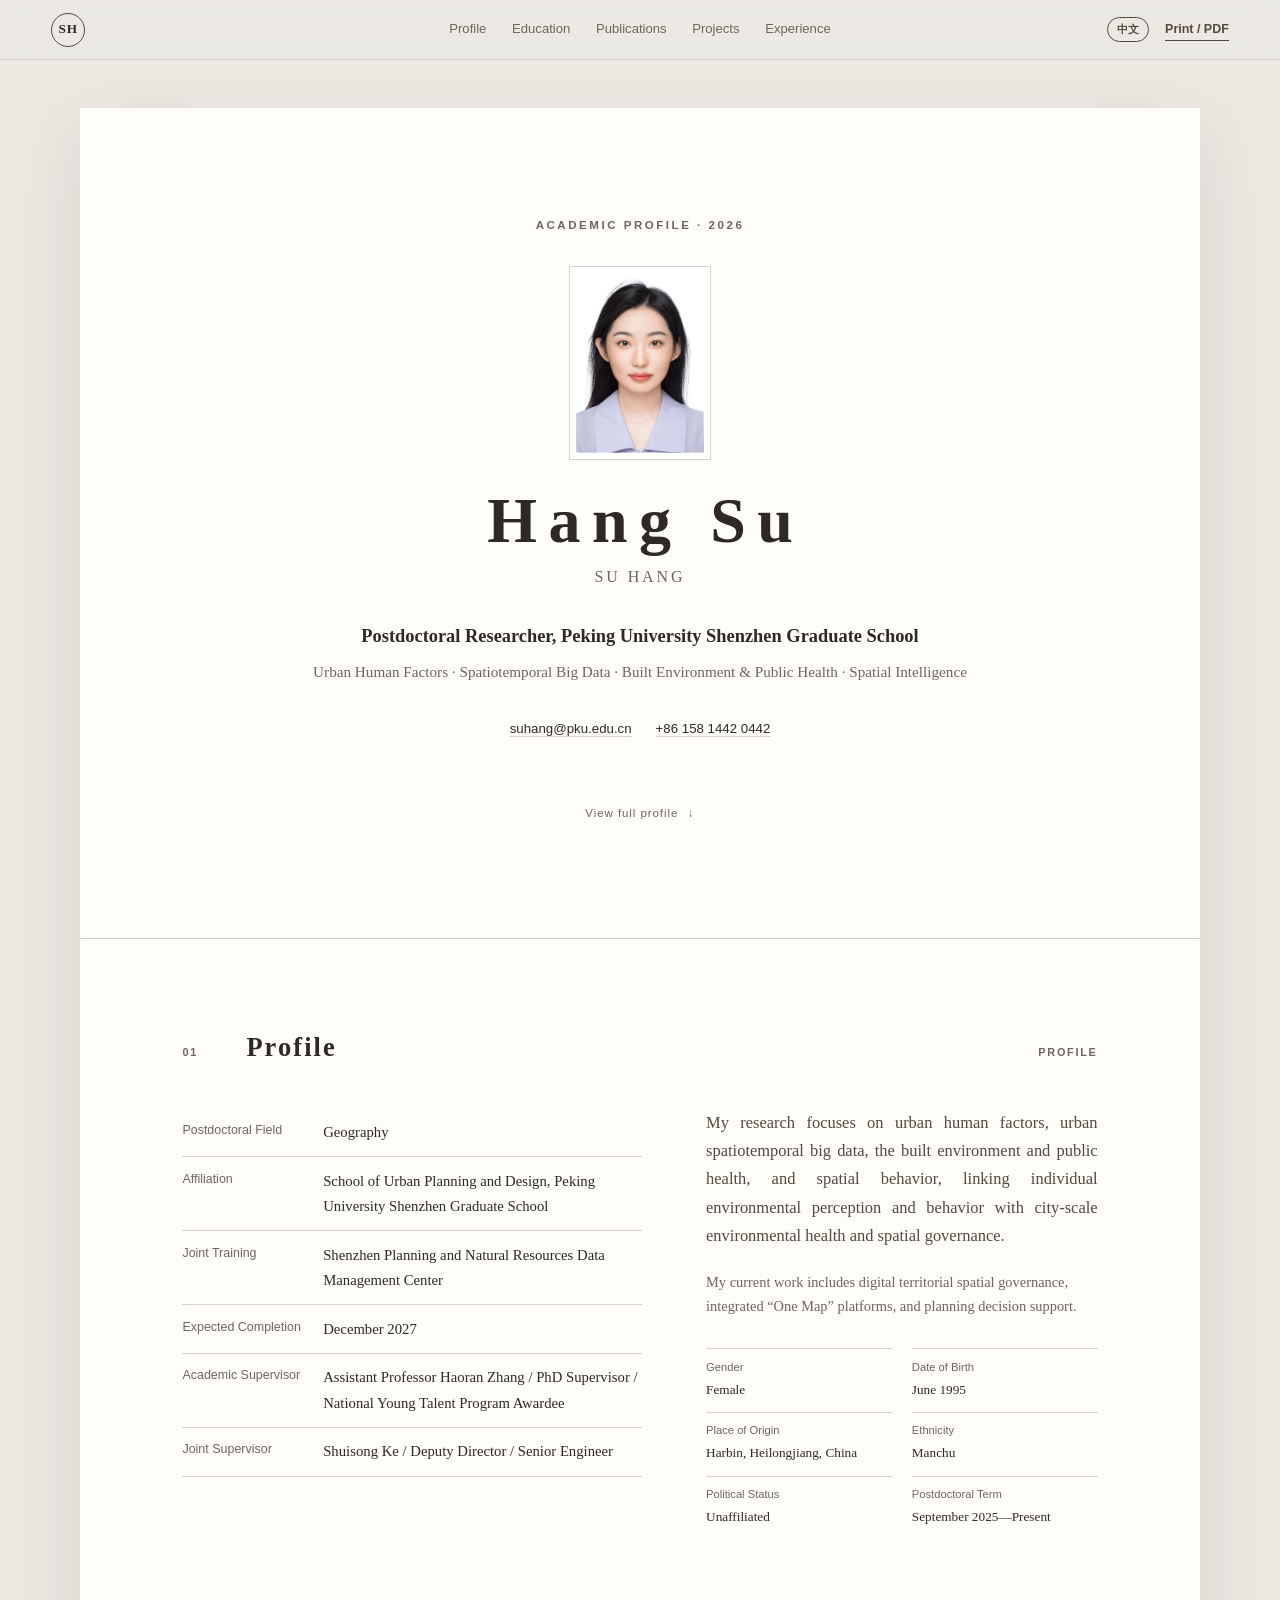
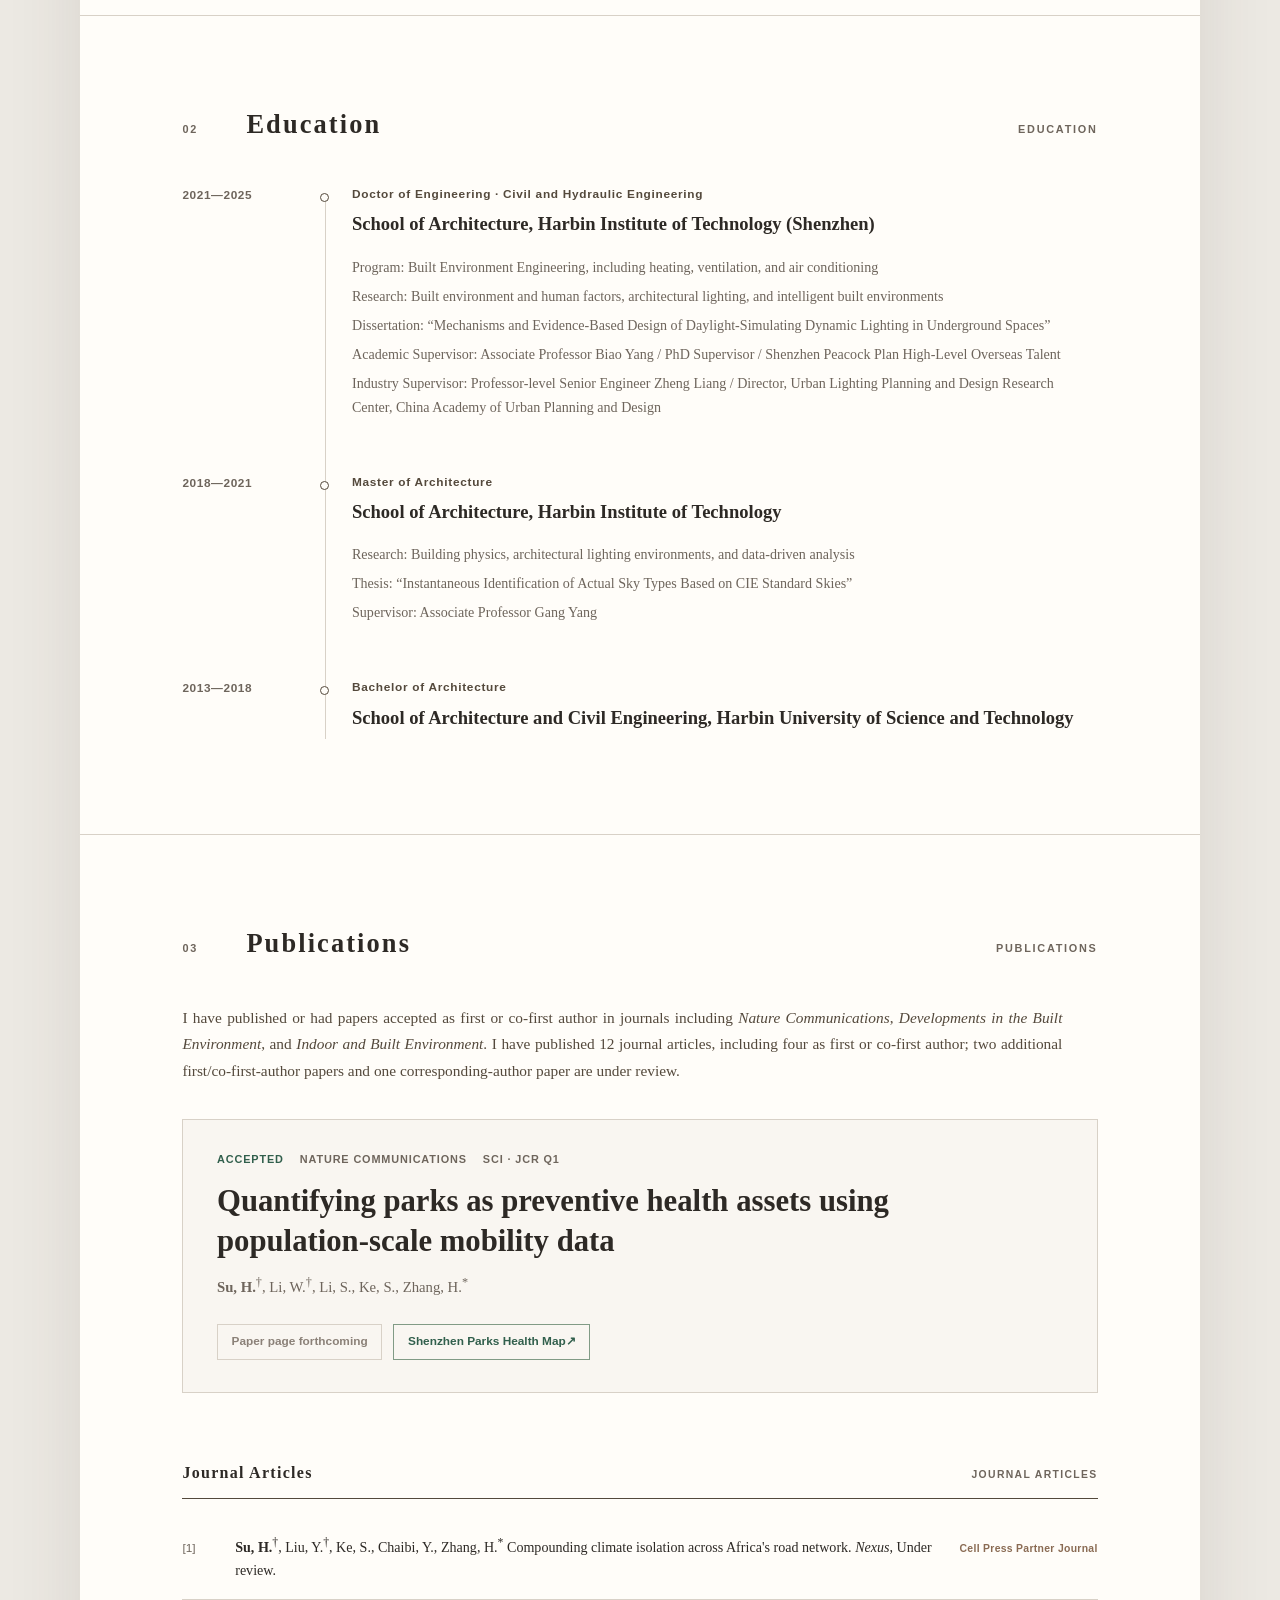
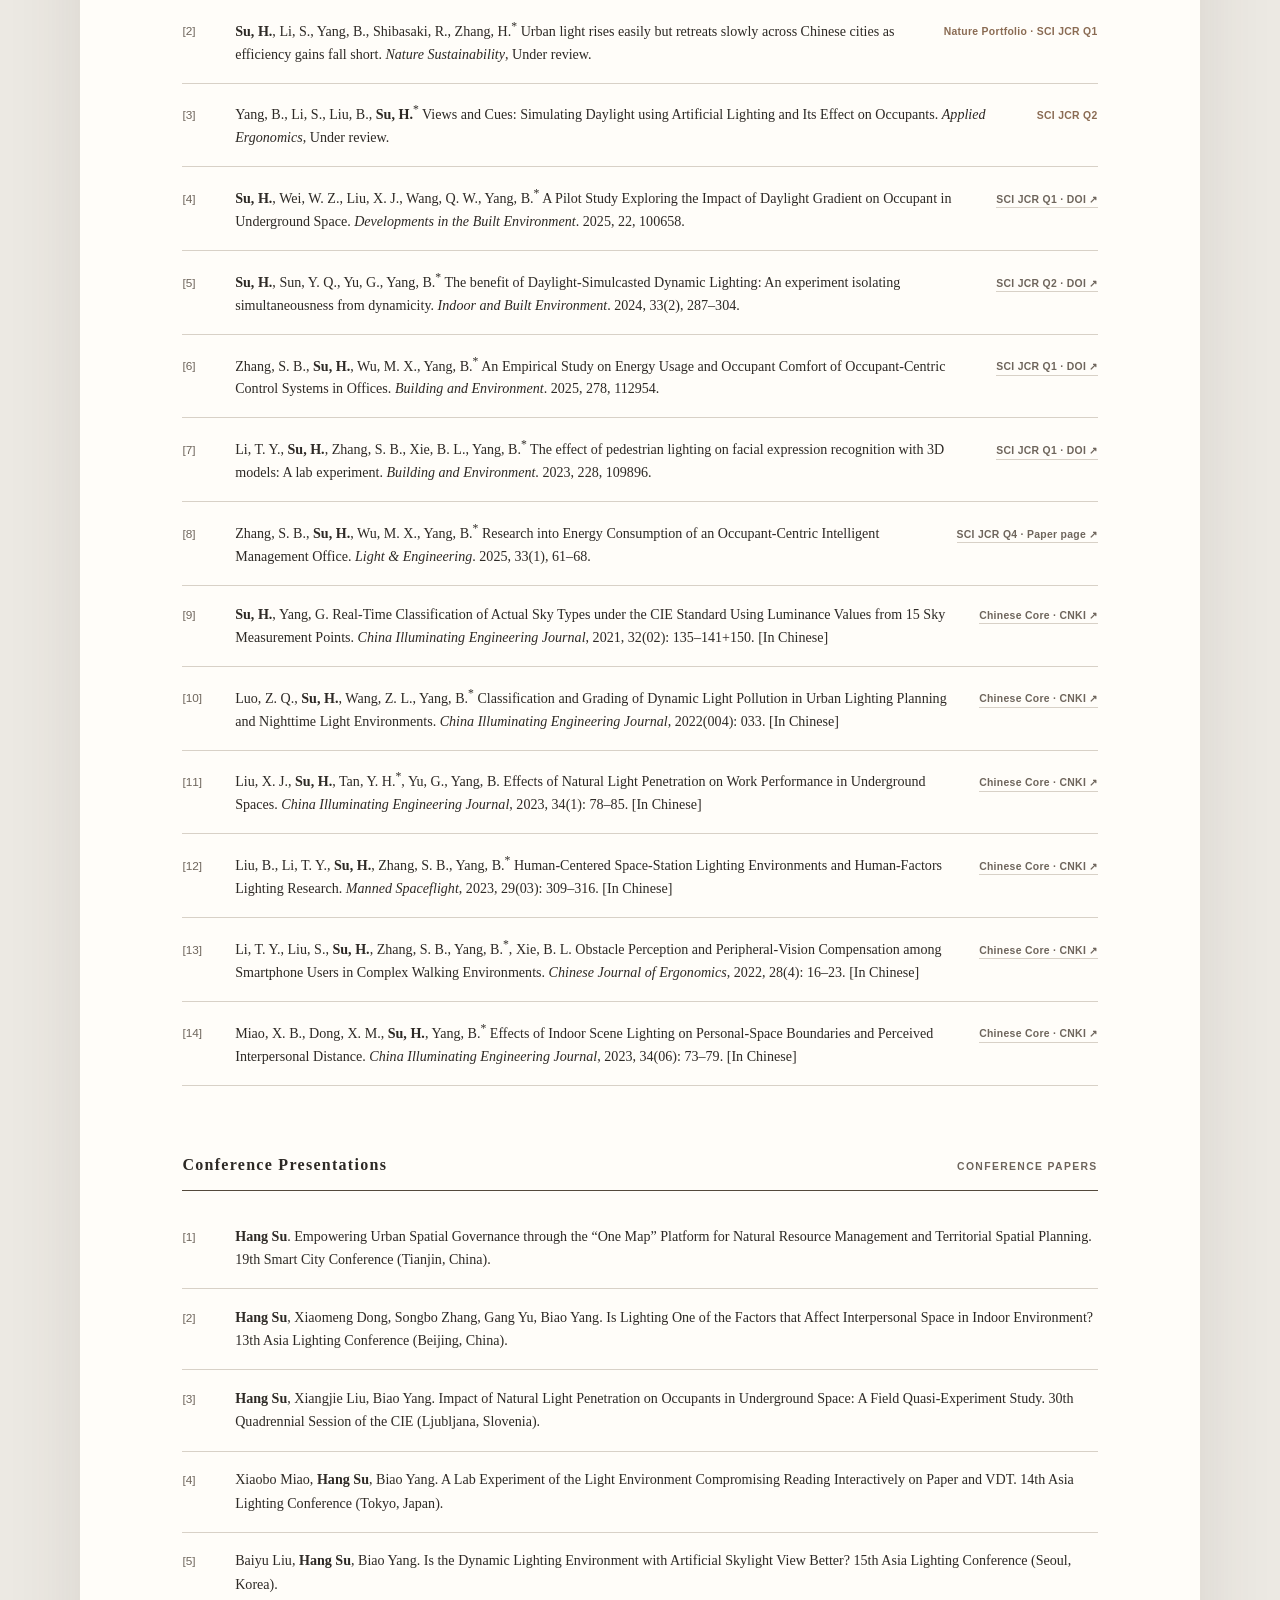
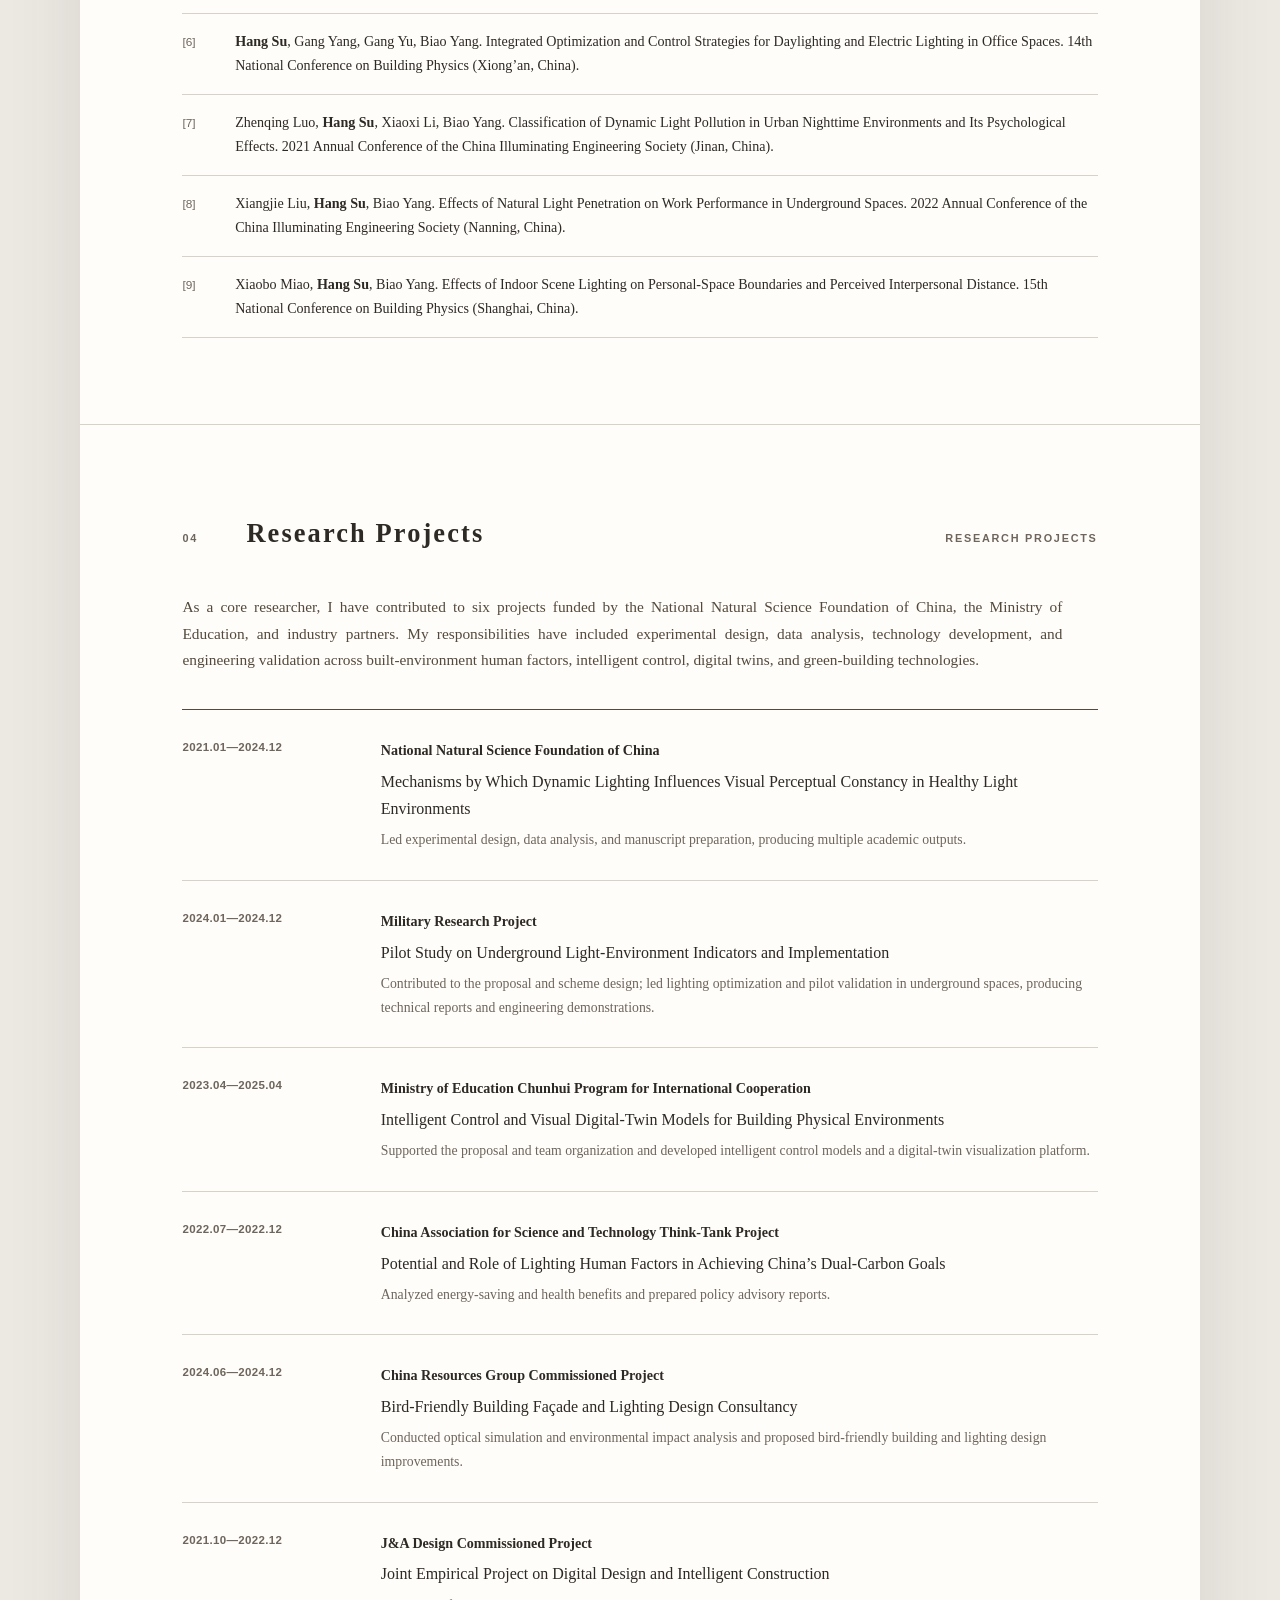
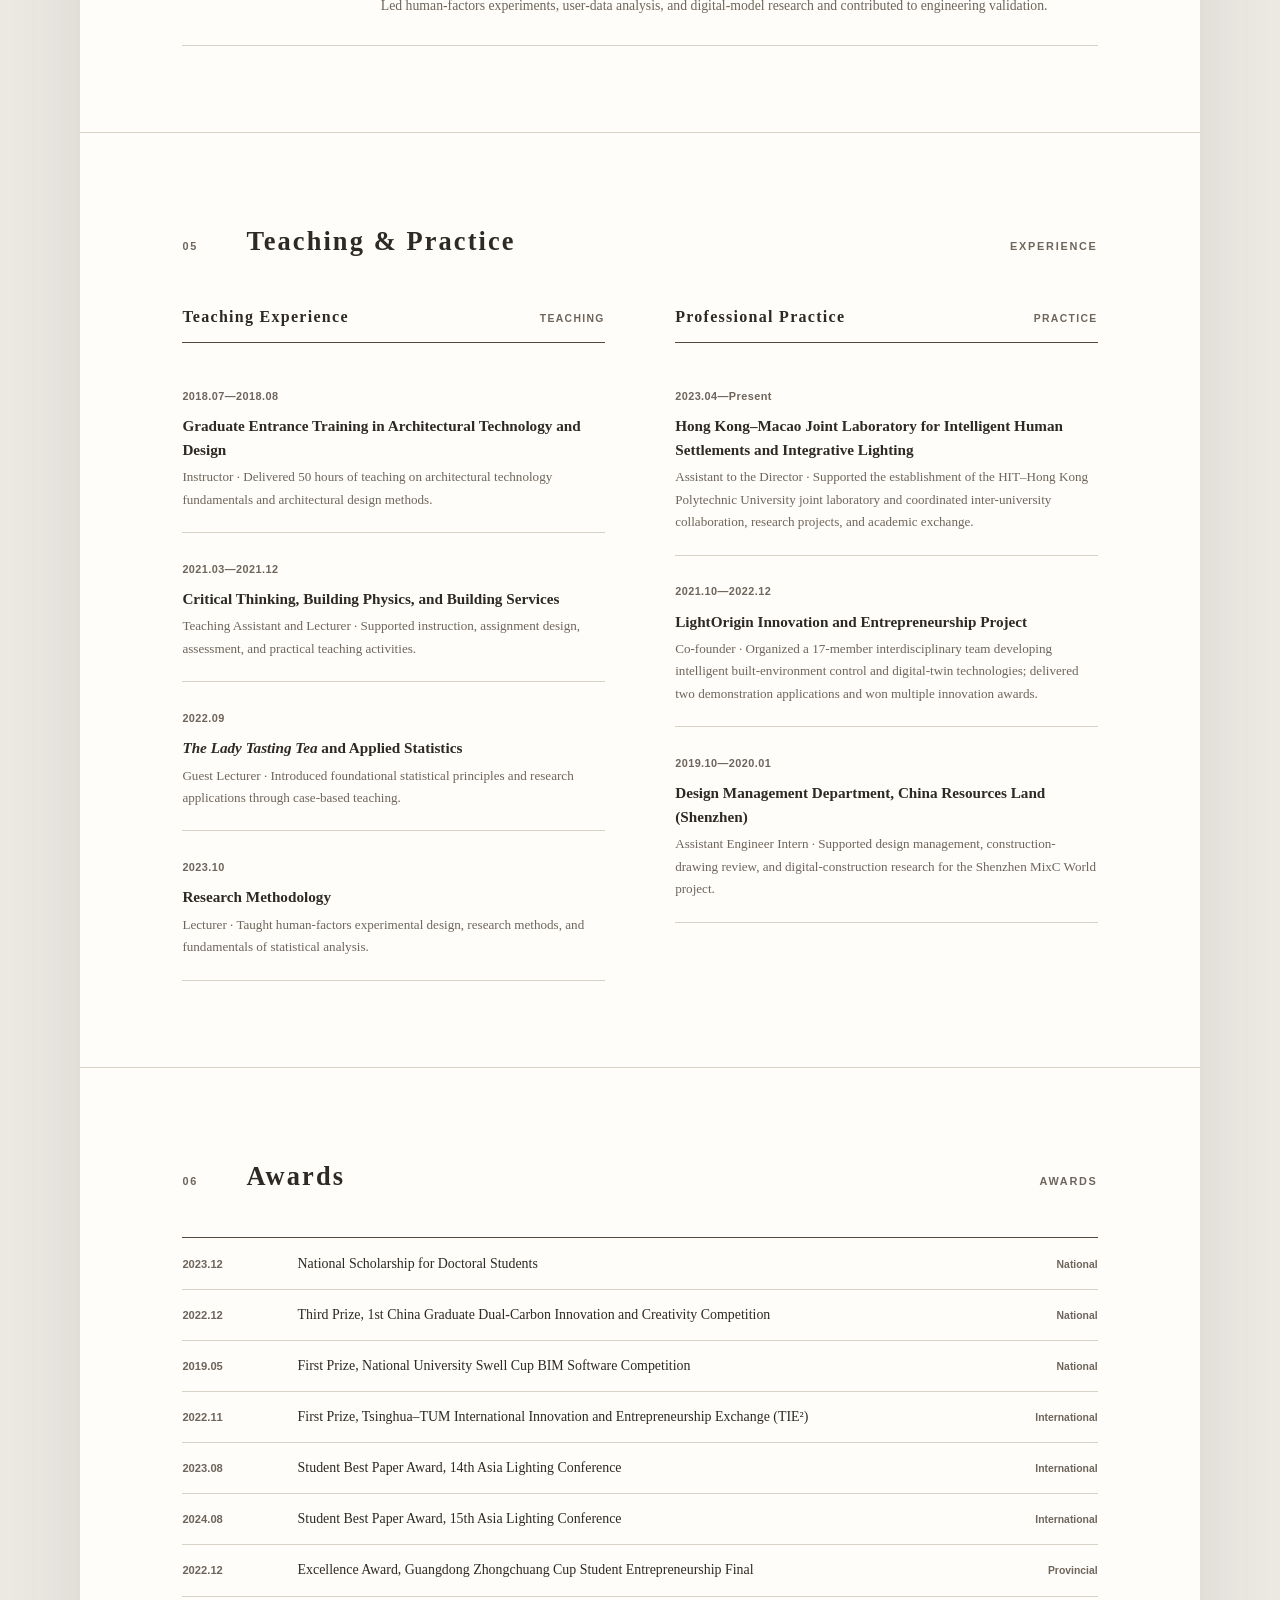
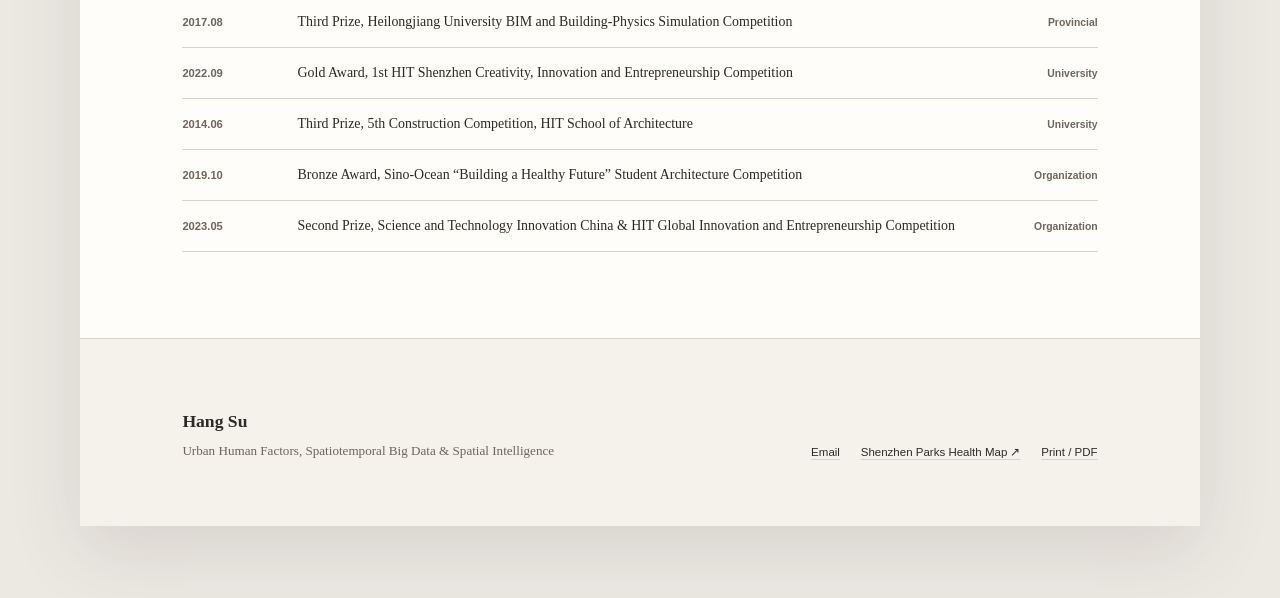
==== en.html @ 28f77ff3 "Publish bilingual academic profile" ====
<!doctype html>
<html lang="en">
  <head>
    <meta charset="UTF-8" />
    <meta name="viewport" content="width=device-width, initial-scale=1" />
    <meta name="description" content="Academic profile of Hang Su, whose research spans urban human factors, spatiotemporal big data, built environment and public health, and spatial behavior." />
    <meta name="theme-color" content="#54493c" />
    <meta property="og:type" content="profile" />
    <meta property="og:url" content="https://suh-studio.github.io/suhang-academic-profile/" />
    <meta property="og:title" content="Hang Su · Academic Profile" />
    <meta property="og:description" content="Urban Human Factors · Spatiotemporal Big Data · Built Environment &amp; Public Health · Spatial Intelligence" />
    <meta property="og:image" content="https://suh-studio.github.io/suhang-academic-profile/og.png" />
    <meta name="twitter:card" content="summary_large_image" />
    <meta name="twitter:title" content="Hang Su · Academic Profile" />
    <meta name="twitter:description" content="Urban Human Factors · Spatiotemporal Big Data · Built Environment &amp; Public Health · Spatial Intelligence" />
    <meta name="twitter:image" content="https://suh-studio.github.io/suhang-academic-profile/og.png" />
    <title>Hang Su · Academic Profile</title>
    <link rel="icon" href="avatar.jpg" />
    <link rel="alternate" hreflang="zh-CN" href="index.html" />
    <link rel="alternate" hreflang="en" href="en.html" />
    <link rel="stylesheet" href="styles.css" />
  </head>
  <body>
    <a class="skip-link" href="#main-content">Skip to main content</a>

    <header class="site-header" aria-label="Site navigation">
      <a class="wordmark" href="#top" aria-label="Back to top">SH</a>
      <nav class="top-nav" aria-label="Primary navigation">
        <a href="#profile">Profile</a>
        <a href="#education">Education</a>
        <a href="#publications">Publications</a>
        <a href="#projects">Projects</a>
        <a href="#experience">Experience</a>
      </nav>
      <div class="header-actions">
        <a class="language-switch" href="index.html" lang="zh-CN" hreflang="zh-CN" aria-label="Switch to Chinese">中文</a>
        <button class="print-button" type="button" data-print>Print / PDF</button>
      </div>
    </header>

    <main class="resume" id="main-content">
      <section class="hero" id="top" aria-labelledby="name">
        <p class="eyebrow">Academic Profile · 2026</p>
        <img class="portrait" src="avatar.jpg" alt="Portrait of Hang Su" width="659" height="899" />
        <h1 id="name">Hang Su</h1>
        <p class="english-name">SU HANG</p>
        <p class="role">Postdoctoral Researcher, Peking University Shenzhen Graduate School</p>
        <p class="research-line">Urban Human Factors · Spatiotemporal Big Data · Built Environment &amp; Public Health · Spatial Intelligence</p>
        <div class="contact-row" aria-label="Contact information">
          <a href="mailto:suhang@pku.edu.cn">suhang@pku.edu.cn</a>
          <a href="tel:+8615814420442">+86 158 1442 0442</a>
        </div>
        <a class="scroll-cue" href="#profile">View full profile <span aria-hidden="true">↓</span></a>
      </section>

      <section class="resume-section" id="profile" aria-labelledby="profile-title">
        <div class="section-heading">
          <p>01</p>
          <h2 id="profile-title">Profile</h2>
          <span>Profile</span>
        </div>
        <div class="profile-grid">
          <dl class="facts">
            <div><dt>Postdoctoral Field</dt><dd>Geography</dd></div>
            <div><dt>Affiliation</dt><dd>School of Urban Planning and Design, Peking University Shenzhen Graduate School</dd></div>
            <div><dt>Joint Training</dt><dd>Shenzhen Planning and Natural Resources Data Management Center</dd></div>
            <div><dt>Expected Completion</dt><dd>December 2027</dd></div>
            <div><dt>Academic Supervisor</dt><dd>Assistant Professor Haoran Zhang / PhD Supervisor / National Young Talent Program Awardee</dd></div>
            <div><dt>Joint Supervisor</dt><dd>Shuisong Ke / Deputy Director / Senior Engineer</dd></div>
          </dl>
          <div class="profile-copy">
            <p class="lead-copy">My research focuses on urban human factors, urban spatiotemporal big data, the built environment and public health, and spatial behavior, linking individual environmental perception and behavior with city-scale environmental health and spatial governance.</p>
            <p>My current work includes digital territorial spatial governance, integrated “One Map” platforms, and planning decision support.</p>
            <dl class="personal-facts" aria-label="Personal information">
              <div><dt>Gender</dt><dd>Female</dd></div>
              <div><dt>Date of Birth</dt><dd>June 1995</dd></div>
              <div><dt>Place of Origin</dt><dd>Harbin, Heilongjiang, China</dd></div>
              <div><dt>Ethnicity</dt><dd>Manchu</dd></div>
              <div><dt>Political Status</dt><dd>Unaffiliated</dd></div>
              <div><dt>Postdoctoral Term</dt><dd>September 2025—Present</dd></div>
            </dl>
          </div>
        </div>
      </section>

      <section class="resume-section" id="education" aria-labelledby="education-title">
        <div class="section-heading">
          <p>02</p>
          <h2 id="education-title">Education</h2>
          <span>Education</span>
        </div>
        <div class="timeline">
          <article class="timeline-item">
            <time>2021—2025</time>
            <div>
              <p class="degree">Doctor of Engineering · Civil and Hydraulic Engineering</p>
              <h3>School of Architecture, Harbin Institute of Technology (Shenzhen)</h3>
              <p>Program: Built Environment Engineering, including heating, ventilation, and air conditioning</p>
              <p>Research: Built environment and human factors, architectural lighting, and intelligent built environments</p>
              <p>Dissertation: “Mechanisms and Evidence-Based Design of Daylight-Simulating Dynamic Lighting in Underground Spaces”</p>
              <p>Academic Supervisor: Associate Professor Biao Yang / PhD Supervisor / Shenzhen Peacock Plan High-Level Overseas Talent</p>
              <p>Industry Supervisor: Professor-level Senior Engineer Zheng Liang / Director, Urban Lighting Planning and Design Research Center, China Academy of Urban Planning and Design</p>
            </div>
          </article>
          <article class="timeline-item">
            <time>2018—2021</time>
            <div>
              <p class="degree">Master of Architecture</p>
              <h3>School of Architecture, Harbin Institute of Technology</h3>
              <p>Research: Building physics, architectural lighting environments, and data-driven analysis</p>
              <p>Thesis: “Instantaneous Identification of Actual Sky Types Based on CIE Standard Skies”</p>
              <p>Supervisor: Associate Professor Gang Yang</p>
            </div>
          </article>
          <article class="timeline-item">
            <time>2013—2018</time>
            <div>
              <p class="degree">Bachelor of Architecture</p>
              <h3>School of Architecture and Civil Engineering, Harbin University of Science and Technology</h3>
            </div>
          </article>
        </div>
      </section>

      <section class="resume-section featured-section" id="publications" aria-labelledby="publications-title">
        <div class="section-heading">
          <p>03</p>
          <h2 id="publications-title">Publications</h2>
          <span>Publications</span>
        </div>
        <p class="section-intro">I have published or had papers accepted as first or co-first author in journals including <em>Nature Communications</em>, <em>Developments in the Built Environment</em>, and <em>Indoor and Built Environment</em>. I have published 12 journal articles, including four as first or co-first author; two additional first/co-first-author papers and one corresponding-author paper are under review.</p>

        <article class="featured-paper">
          <div class="paper-meta">
            <span class="status">Accepted</span>
            <span>Nature Communications</span>
            <span>SCI · JCR Q1</span>
          </div>
          <h3>Quantifying parks as preventive health assets using population-scale mobility data</h3>
          <p><strong>Su, H.</strong><sup>†</sup>, Li, W.<sup>†</sup>, Li, S., Ke, S., Zhang, H.<sup>*</sup></p>
          <div class="paper-links">
            <span class="paper-link pending" aria-label="The paper page will be added after publication">Paper page forthcoming</span>
            <a class="paper-link tool-link" href="https://shenzhen-parks-health-map.sh642167141.chatgpt.site/?v=16" target="_blank" rel="noreferrer">Shenzhen Parks Health Map <span aria-hidden="true">↗</span></a>
          </div>
        </article>

        <div class="subsection-heading">
          <h3>Journal Articles</h3>
          <span>Journal Articles</span>
        </div>
        <ol class="publication-list">
          <li class="under-review"><p><strong>Su, H.</strong><sup>†</sup>, Liu, Y.<sup>†</sup>, Ke, S., Chaibi, Y., Zhang, H.<sup>*</sup> Compounding climate isolation across Africa's road network. <em>Nexus</em>, Under review.</p><span>Cell Press Partner Journal</span></li>
          <li class="under-review"><p><strong>Su, H.</strong>, Li, S., Yang, B., Shibasaki, R., Zhang, H.<sup>*</sup> Urban light rises easily but retreats slowly across Chinese cities as efficiency gains fall short. <em>Nature Sustainability</em>, Under review.</p><span>Nature Portfolio · SCI JCR Q1</span></li>
          <li class="under-review"><p>Yang, B., Li, S., Liu, B., <strong>Su, H.</strong><sup>*</sup> Views and Cues: Simulating Daylight using Artificial Lighting and Its Effect on Occupants. <em>Applied Ergonomics</em>, Under review.</p><span>SCI JCR Q2</span></li>
          <li><p><strong>Su, H.</strong>, Wei, W. Z., Liu, X. J., Wang, Q. W., Yang, B.<sup>*</sup> A Pilot Study Exploring the Impact of Daylight Gradient on Occupant in Underground Space. <em>Developments in the Built Environment</em>. 2025, 22, 100658.</p><a href="https://doi.org/10.1016/j.dibe.2025.100658" target="_blank" rel="noreferrer" aria-label="Open the paper A Pilot Study Exploring the Impact of Daylight Gradient on Occupant in Underground Space">SCI JCR Q1 · DOI ↗</a></li>
          <li><p><strong>Su, H.</strong>, Sun, Y. Q., Yu, G., Yang, B.<sup>*</sup> The benefit of Daylight-Simulcasted Dynamic Lighting: An experiment isolating simultaneousness from dynamicity. <em>Indoor and Built Environment</em>. 2024, 33(2), 287–304.</p><a href="https://doi.org/10.1177/1420326X231196218" target="_blank" rel="noreferrer" aria-label="Open the paper The benefit of Daylight-Simulcasted Dynamic Lighting">SCI JCR Q2 · DOI ↗</a></li>
          <li><p>Zhang, S. B., <strong>Su, H.</strong>, Wu, M. X., Yang, B.<sup>*</sup> An Empirical Study on Energy Usage and Occupant Comfort of Occupant-Centric Control Systems in Offices. <em>Building and Environment</em>. 2025, 278, 112954.</p><a href="https://doi.org/10.1016/j.buildenv.2025.112954" target="_blank" rel="noreferrer" aria-label="Open the paper An Empirical Study on Energy Usage and Occupant Comfort of Occupant-Centric Control Systems in Offices">SCI JCR Q1 · DOI ↗</a></li>
          <li><p>Li, T. Y., <strong>Su, H.</strong>, Zhang, S. B., Xie, B. L., Yang, B.<sup>*</sup> The effect of pedestrian lighting on facial expression recognition with 3D models: A lab experiment. <em>Building and Environment</em>. 2023, 228, 109896.</p><a href="https://doi.org/10.1016/j.buildenv.2022.109896" target="_blank" rel="noreferrer" aria-label="Open the paper The effect of pedestrian lighting on facial expression recognition with 3D models">SCI JCR Q1 · DOI ↗</a></li>
          <li><p>Zhang, S. B., <strong>Su, H.</strong>, Wu, M. X., Yang, B.<sup>*</sup> Research into Energy Consumption of an Occupant-Centric Intelligent Management Office. <em>Light &amp; Engineering</em>. 2025, 33(1), 61–68.</p><a href="https://l-e-journal.com/en/journals/light-engineering-33-1-2025/research-into-energy-consumption-of-an-occupant-centric-intelligent-management-office-l-e-vol-33-no-/" target="_blank" rel="noreferrer" aria-label="Open the paper Research into Energy Consumption of an Occupant-Centric Intelligent Management Office">SCI JCR Q4 · Paper page ↗</a></li>
          <li><p><strong>Su, H.</strong>, Yang, G. Real-Time Classification of Actual Sky Types under the CIE Standard Using Luminance Values from 15 Sky Measurement Points. <em>China Illuminating Engineering Journal</em>, 2021, 32(02): 135–141+150. [In Chinese]</p><a href="https://kns.cnki.net/kcms2/article/abstract?v=VNVtbp4NFXfurnIne7423H5OI9zQAic59F0bE7IqO9NA9csRr6Xll3vAv16Bi0kbunoqWrvvGq1AOeaiAF52XcqZBQmWZb44pz3RwEy-35OFzFbTqtSgRL8VNaGqtA_H2kGLTipWjhd4Tt7ALUxBxCAcvwdeYyjddX-g5DX4a2Af0SNrqcgfAg==" target="_blank" rel="noopener noreferrer">Chinese Core · CNKI ↗</a></li>
          <li><p>Luo, Z. Q., <strong>Su, H.</strong>, Wang, Z. L., Yang, B.<sup>*</sup> Classification and Grading of Dynamic Light Pollution in Urban Lighting Planning and Nighttime Light Environments. <em>China Illuminating Engineering Journal</em>, 2022(004): 033. [In Chinese]</p><a href="https://kns.cnki.net/kcms2/article/abstract?v=VNVtbp4NFXfr4fOHbGXUE-zMTnL0_PGDNChBV9jMn8muOqkfnbLgGOPl9nMyND7-KItYrgikcuiXmASmdh1VCzzIGfV5udUpENhQzuCAvT_OvL6wODGk3peEpRyp6F2O1rJnAb_CfVIKn89CzNS6eJ0ND_NC-rfvuBu7awD9iuJ7q1yUCKlgsw==" target="_blank" rel="noopener noreferrer">Chinese Core · CNKI ↗</a></li>
          <li><p>Liu, X. J., <strong>Su, H.</strong>, Tan, Y. H.<sup>*</sup>, Yu, G., Yang, B. Effects of Natural Light Penetration on Work Performance in Underground Spaces. <em>China Illuminating Engineering Journal</em>, 2023, 34(1): 78–85. [In Chinese]</p><a href="https://kns.cnki.net/kcms2/article/abstract?v=VNVtbp4NFXdrKNBfHUB5RJ08Do35OtJjjSDA8GTxW3Bx6Ewfqty0XTMDSON48NGnFdRqpDKlVfLhesOGyZJSZKVqVGPB9UxqLaPVUkh67G2-yn4ySIi5BBEPpfl9C0Damz4sgrWhmB7JpnoWtqR9yK__POyPr_0sgxgET6HqZJWVPHpG9106qA==" target="_blank" rel="noopener noreferrer">Chinese Core · CNKI ↗</a></li>
          <li><p>Liu, B., Li, T. Y., <strong>Su, H.</strong>, Zhang, S. B., Yang, B.<sup>*</sup> Human-Centered Space-Station Lighting Environments and Human-Factors Lighting Research. <em>Manned Spaceflight</em>, 2023, 29(03): 309–316. [In Chinese]</p><a href="https://kns.cnki.net/kcms2/article/abstract?v=VNVtbp4NFXdN-BiWEH7d4cWfCyIo13e9hZaFNYcULD6Hwx84VYsOGtUBELNZNqeK5ECfXvFIZxI5bja6GFCSQkgMBltUpHrdMcjd09xSrSeg-II0pQIC5aOef40Xul3hdv1RCYLafZZus8PBHS0lmw8jIMKecJx97JRtjBJ8JCas0TB2L5arTg==" target="_blank" rel="noopener noreferrer">Chinese Core · CNKI ↗</a></li>
          <li><p>Li, T. Y., Liu, S., <strong>Su, H.</strong>, Zhang, S. B., Yang, B.<sup>*</sup>, Xie, B. L. Obstacle Perception and Peripheral-Vision Compensation among Smartphone Users in Complex Walking Environments. <em>Chinese Journal of Ergonomics</em>, 2022, 28(4): 16–23. [In Chinese]</p><a href="https://kns.cnki.net/kcms2/article/abstract?v=VNVtbp4NFXfmydnyLj5IcsSSqhGi1QIcYWcb0F1O-6-qXykd2ZlcVRjNHTEtUVWp1l-FF8xeMB0_hou8rLTT-AyG5hA3yDfKB_SM4vTWkcg_5OTxnJ4LAqpLGNp8nEJ7Mac9sP4C_Eeqgge1KsqD5U83IwOxzTxA5jOmnRq8mWShq4iDnO2tYQ==" target="_blank" rel="noopener noreferrer">Chinese Core · CNKI ↗</a></li>
          <li><p>Miao, X. B., Dong, X. M., <strong>Su, H.</strong>, Yang, B.<sup>*</sup> Effects of Indoor Scene Lighting on Personal-Space Boundaries and Perceived Interpersonal Distance. <em>China Illuminating Engineering Journal</em>, 2023, 34(06): 73–79. [In Chinese]</p><a href="https://kns.cnki.net/kcms2/article/abstract?v=VNVtbp4NFXf3hC8ZVsqSzTwZswxgdEh5EsIYyjipLEKesmQN6jOApqXuOxR2EsY09nNX4BzGL44guPXQIx3kdn-ncbWDe698e96osIXWZhXPGfpPKLQ4UQTEPQO798B_issTKfvc6l2QGhTRR6YbQtMwcrQ8Z5yiG2QOP7fLPI-JTDC2T3HDqw==" target="_blank" rel="noopener noreferrer">Chinese Core · CNKI ↗</a></li>
        </ol>

        <div class="subsection-heading">
          <h3>Conference Presentations</h3>
          <span>Conference Papers</span>
        </div>
        <ol class="publication-list compact-list">
          <li><p><strong>Hang Su</strong>. Empowering Urban Spatial Governance through the “One Map” Platform for Natural Resource Management and Territorial Spatial Planning. 19th Smart City Conference (Tianjin, China).</p></li>
          <li><p><strong>Hang Su</strong>, Xiaomeng Dong, Songbo Zhang, Gang Yu, Biao Yang. Is Lighting One of the Factors that Affect Interpersonal Space in Indoor Environment? 13th Asia Lighting Conference (Beijing, China).</p></li>
          <li><p><strong>Hang Su</strong>, Xiangjie Liu, Biao Yang. Impact of Natural Light Penetration on Occupants in Underground Space: A Field Quasi-Experiment Study. 30th Quadrennial Session of the CIE (Ljubljana, Slovenia).</p></li>
          <li><p>Xiaobo Miao, <strong>Hang Su</strong>, Biao Yang. A Lab Experiment of the Light Environment Compromising Reading Interactively on Paper and VDT. 14th Asia Lighting Conference (Tokyo, Japan).</p></li>
          <li><p>Baiyu Liu, <strong>Hang Su</strong>, Biao Yang. Is the Dynamic Lighting Environment with Artificial Skylight View Better? 15th Asia Lighting Conference (Seoul, Korea).</p></li>
          <li><p><strong>Hang Su</strong>, Gang Yang, Gang Yu, Biao Yang. Integrated Optimization and Control Strategies for Daylighting and Electric Lighting in Office Spaces. 14th National Conference on Building Physics (Xiong’an, China).</p></li>
          <li><p>Zhenqing Luo, <strong>Hang Su</strong>, Xiaoxi Li, Biao Yang. Classification of Dynamic Light Pollution in Urban Nighttime Environments and Its Psychological Effects. 2021 Annual Conference of the China Illuminating Engineering Society (Jinan, China).</p></li>
          <li><p>Xiangjie Liu, <strong>Hang Su</strong>, Biao Yang. Effects of Natural Light Penetration on Work Performance in Underground Spaces. 2022 Annual Conference of the China Illuminating Engineering Society (Nanning, China).</p></li>
          <li><p>Xiaobo Miao, <strong>Hang Su</strong>, Biao Yang. Effects of Indoor Scene Lighting on Personal-Space Boundaries and Perceived Interpersonal Distance. 15th National Conference on Building Physics (Shanghai, China).</p></li>
        </ol>
      </section>

      <section class="resume-section" id="projects" aria-labelledby="projects-title">
        <div class="section-heading">
          <p>04</p>
          <h2 id="projects-title">Research Projects</h2>
          <span>Research Projects</span>
        </div>
        <p class="section-intro">As a core researcher, I have contributed to six projects funded by the National Natural Science Foundation of China, the Ministry of Education, and industry partners. My responsibilities have included experimental design, data analysis, technology development, and engineering validation across built-environment human factors, intelligent control, digital twins, and green-building technologies.</p>
        <div class="project-list">
          <article><time>2021.01—2024.12</time><div><h3>National Natural Science Foundation of China</h3><p class="project-name">Mechanisms by Which Dynamic Lighting Influences Visual Perceptual Constancy in Healthy Light Environments</p><p>Led experimental design, data analysis, and manuscript preparation, producing multiple academic outputs.</p></div></article>
          <article><time>2024.01—2024.12</time><div><h3>Military Research Project</h3><p class="project-name">Pilot Study on Underground Light-Environment Indicators and Implementation</p><p>Contributed to the proposal and scheme design; led lighting optimization and pilot validation in underground spaces, producing technical reports and engineering demonstrations.</p></div></article>
          <article><time>2023.04—2025.04</time><div><h3>Ministry of Education Chunhui Program for International Cooperation</h3><p class="project-name">Intelligent Control and Visual Digital-Twin Models for Building Physical Environments</p><p>Supported the proposal and team organization and developed intelligent control models and a digital-twin visualization platform.</p></div></article>
          <article><time>2022.07—2022.12</time><div><h3>China Association for Science and Technology Think-Tank Project</h3><p class="project-name">Potential and Role of Lighting Human Factors in Achieving China’s Dual-Carbon Goals</p><p>Analyzed energy-saving and health benefits and prepared policy advisory reports.</p></div></article>
          <article><time>2024.06—2024.12</time><div><h3>China Resources Group Commissioned Project</h3><p class="project-name">Bird-Friendly Building Façade and Lighting Design Consultancy</p><p>Conducted optical simulation and environmental impact analysis and proposed bird-friendly building and lighting design improvements.</p></div></article>
          <article><time>2021.10—2022.12</time><div><h3>J&amp;A Design Commissioned Project</h3><p class="project-name">Joint Empirical Project on Digital Design and Intelligent Construction</p><p>Led human-factors experiments, user-data analysis, and digital-model research and contributed to engineering validation.</p></div></article>
        </div>
      </section>

      <section class="resume-section" id="experience" aria-labelledby="experience-title">
        <div class="section-heading">
          <p>05</p>
          <h2 id="experience-title">Teaching &amp; Practice</h2>
          <span>Experience</span>
        </div>
        <div class="dual-column">
          <div>
            <div class="subsection-heading first-heading"><h3>Teaching Experience</h3><span>Teaching</span></div>
            <div class="experience-list">
              <article><time>2018.07—2018.08</time><h4>Graduate Entrance Training in Architectural Technology and Design</h4><p>Instructor · Delivered 50 hours of teaching on architectural technology fundamentals and architectural design methods.</p></article>
              <article><time>2021.03—2021.12</time><h4>Critical Thinking, Building Physics, and Building Services</h4><p>Teaching Assistant and Lecturer · Supported instruction, assignment design, assessment, and practical teaching activities.</p></article>
              <article><time>2022.09</time><h4><em>The Lady Tasting Tea</em> and Applied Statistics</h4><p>Guest Lecturer · Introduced foundational statistical principles and research applications through case-based teaching.</p></article>
              <article><time>2023.10</time><h4>Research Methodology</h4><p>Lecturer · Taught human-factors experimental design, research methods, and fundamentals of statistical analysis.</p></article>
            </div>
          </div>
          <div>
            <div class="subsection-heading first-heading"><h3>Professional Practice</h3><span>Practice</span></div>
            <div class="experience-list">
              <article><time>2023.04—Present</time><h4>Hong Kong–Macao Joint Laboratory for Intelligent Human Settlements and Integrative Lighting</h4><p>Assistant to the Director · Supported the establishment of the HIT–Hong Kong Polytechnic University joint laboratory and coordinated inter-university collaboration, research projects, and academic exchange.</p></article>
              <article><time>2021.10—2022.12</time><h4>LightOrigin Innovation and Entrepreneurship Project</h4><p>Co-founder · Organized a 17-member interdisciplinary team developing intelligent built-environment control and digital-twin technologies; delivered two demonstration applications and won multiple innovation awards.</p></article>
              <article><time>2019.10—2020.01</time><h4>Design Management Department, China Resources Land (Shenzhen)</h4><p>Assistant Engineer Intern · Supported design management, construction-drawing review, and digital-construction research for the Shenzhen MixC World project.</p></article>
            </div>
          </div>
        </div>
      </section>

      <section class="resume-section" id="awards" aria-labelledby="awards-title">
        <div class="section-heading">
          <p>06</p>
          <h2 id="awards-title">Awards</h2>
          <span>Awards</span>
        </div>
        <ol class="awards-list">
          <li><time>2023.12</time><p>National Scholarship for Doctoral Students</p><span>National</span></li>
          <li><time>2022.12</time><p>Third Prize, 1st China Graduate Dual-Carbon Innovation and Creativity Competition</p><span>National</span></li>
          <li><time>2019.05</time><p>First Prize, National University Swell Cup BIM Software Competition</p><span>National</span></li>
          <li><time>2022.11</time><p>First Prize, Tsinghua–TUM International Innovation and Entrepreneurship Exchange (TIE²)</p><span>International</span></li>
          <li><time>2023.08</time><p>Student Best Paper Award, 14th Asia Lighting Conference</p><span>International</span></li>
          <li><time>2024.08</time><p>Student Best Paper Award, 15th Asia Lighting Conference</p><span>International</span></li>
          <li><time>2022.12</time><p>Excellence Award, Guangdong Zhongchuang Cup Student Entrepreneurship Final</p><span>Provincial</span></li>
          <li><time>2017.08</time><p>Third Prize, Heilongjiang University BIM and Building-Physics Simulation Competition</p><span>Provincial</span></li>
          <li><time>2022.09</time><p>Gold Award, 1st HIT Shenzhen Creativity, Innovation and Entrepreneurship Competition</p><span>University</span></li>
          <li><time>2014.06</time><p>Third Prize, 5th Construction Competition, HIT School of Architecture</p><span>University</span></li>
          <li><time>2019.10</time><p>Bronze Award, Sino-Ocean “Building a Healthy Future” Student Architecture Competition</p><span>Organization</span></li>
          <li><time>2023.05</time><p>Second Prize, Science and Technology Innovation China &amp; HIT Global Innovation and Entrepreneurship Competition</p><span>Organization</span></li>
        </ol>
      </section>

      <footer class="resume-footer">
        <div>
          <p class="footer-name">Hang Su</p>
          <p>Urban Human Factors, Spatiotemporal Big Data &amp; Spatial Intelligence</p>
        </div>
        <div class="footer-links">
          <a href="mailto:suhang@pku.edu.cn">Email</a>
          <a href="https://shenzhen-parks-health-map.sh642167141.chatgpt.site/?v=16" target="_blank" rel="noreferrer">Shenzhen Parks Health Map ↗</a>
          <button type="button" data-print>Print / PDF</button>
        </div>
      </footer>
    </main>

    <script>
      document.querySelectorAll("[data-print]").forEach((button) => {
        button.addEventListener("click", () => window.print());
      });
    </script>
  </body>
</html>
---- styles.css ----
:root {
  color-scheme: light;
  --ink: #2d2925;
  --muted: #6e655c;
  --accent: #54493c;
  --accent-soft: #eee9e2;
  --paper: #fffdf9;
  --canvas: #ece9e3;
  --line: #d8d1c7;
  --serif: "Songti SC", "STSong", "Noto Serif CJK SC", "Times New Roman", serif;
  --sans: -apple-system, BlinkMacSystemFont, "Segoe UI", "PingFang SC", "Microsoft YaHei", sans-serif;
}

* { box-sizing: border-box; }
html { scroll-behavior: smooth; }
body {
  margin: 0;
  background: var(--canvas);
  color: var(--ink);
  font-family: var(--serif);
  line-height: 1.72;
  text-rendering: optimizeLegibility;
}
a { color: inherit; }
button, a { -webkit-tap-highlight-color: transparent; }
::selection { background: #d8cfc2; color: var(--ink); }
.skip-link {
  position: fixed;
  left: 1rem;
  top: -4rem;
  z-index: 100;
  padding: .65rem 1rem;
  background: var(--ink);
  color: white;
  font-family: var(--sans);
  text-decoration: none;
}
.skip-link:focus { top: 1rem; }

.site-header {
  position: sticky;
  top: 0;
  z-index: 20;
  display: grid;
  grid-template-columns: 1fr auto 1fr;
  align-items: center;
  min-height: 60px;
  padding: 0 4vw;
  border-bottom: 1px solid rgba(84, 73, 60, .18);
  background: rgba(236, 233, 227, .9);
  backdrop-filter: blur(16px);
  font-family: var(--sans);
}
.wordmark {
  justify-self: start;
  display: grid;
  place-items: center;
  width: 34px;
  height: 34px;
  border: 1px solid var(--accent);
  border-radius: 50%;
  text-decoration: none;
  font-family: var(--serif);
  font-size: .83rem;
  font-weight: 700;
  letter-spacing: .06em;
}
.top-nav { display: flex; gap: 1.6rem; }
.top-nav a {
  color: var(--muted);
  font-size: .82rem;
  text-decoration: none;
}
.top-nav a:hover, .top-nav a:focus-visible { color: var(--ink); }
.header-actions {
  justify-self: end;
  display: flex;
  align-items: center;
  gap: 1rem;
}
.language-switch {
  min-width: 2.1rem;
  border: 1px solid var(--accent);
  border-radius: 999px;
  padding: .38rem .55rem;
  color: var(--accent);
  font: 700 .68rem/1 var(--sans);
  text-align: center;
  text-decoration: none;
}
.language-switch:hover, .language-switch:focus-visible { background: var(--accent); color: white; }
.print-button {
  border: 0;
  border-bottom: 1px solid var(--accent);
  padding: .3rem 0;
  background: transparent;
  color: var(--accent);
  cursor: pointer;
  font: 600 .78rem/1 var(--sans);
}

.resume {
  width: min(1120px, calc(100% - 40px));
  margin: 48px auto 72px;
  background: var(--paper);
  box-shadow: 0 24px 70px rgba(62, 53, 43, .12);
}
.hero {
  min-height: 830px;
  display: flex;
  flex-direction: column;
  align-items: center;
  justify-content: center;
  padding: 84px 8vw 92px;
  text-align: center;
}
.eyebrow {
  margin: 0 0 2.1rem;
  color: var(--muted);
  font: 600 .72rem/1.2 var(--sans);
  letter-spacing: .22em;
  text-transform: uppercase;
}
.portrait {
  width: 142px;
  height: 194px;
  object-fit: cover;
  object-position: center top;
  border: 1px solid var(--line);
}
h1 {
  margin: 1.8rem 0 0;
  font-size: clamp(2.6rem, 5vw, 4.4rem);
  font-weight: 600;
  line-height: 1;
  letter-spacing: .18em;
  text-indent: .18em;
}
.english-name {
  margin: .65rem 0 1.9rem;
  color: var(--muted);
  font-size: 1rem;
  letter-spacing: .18em;
  text-transform: uppercase;
}
.role { margin: 0; font-size: 1.15rem; font-weight: 700; }
.research-line { margin: .4rem 0 0; color: var(--muted); font-size: .95rem; }
.contact-row {
  display: flex;
  flex-wrap: wrap;
  justify-content: center;
  gap: .45rem 1.5rem;
  margin-top: 2rem;
  font-family: var(--sans);
  font-size: .83rem;
}
.contact-row a { text-decoration-color: var(--line); text-underline-offset: .24em; }
.scroll-cue {
  margin-top: 4.2rem;
  color: var(--muted);
  font: 500 .72rem/1 var(--sans);
  letter-spacing: .08em;
  text-decoration: none;
}
.scroll-cue span { display: inline-block; margin-left: .35rem; }

.resume-section { padding: 86px clamp(28px, 8vw, 112px); border-top: 1px solid var(--line); }
.section-heading {
  display: grid;
  grid-template-columns: 3rem 1fr auto;
  align-items: baseline;
  gap: 1rem;
  margin-bottom: 2.4rem;
}
.section-heading p, .section-heading span {
  margin: 0;
  color: var(--muted);
  font: 600 .68rem/1 var(--sans);
  letter-spacing: .16em;
  text-transform: uppercase;
}
.section-heading h2 { margin: 0; font-size: 1.65rem; font-weight: 600; letter-spacing: .08em; }
.profile-grid { display: grid; grid-template-columns: minmax(0, 1.08fr) minmax(260px, .92fr); gap: 5vw; align-items: start; }
.facts { margin: 0; }
.facts div { display: grid; grid-template-columns: 7.5rem 1fr; gap: 1.3rem; padding: .7rem 0; border-bottom: 1px solid var(--line); }
.facts dt { color: var(--muted); font: 500 .78rem/1.7 var(--sans); }
.facts dd { margin: 0; font-size: .92rem; }
.lead-copy { margin: 0; color: var(--accent); font-size: 1.03rem; text-align: justify; }
.profile-copy > p:not(.lead-copy) { margin: 1.2rem 0 0; color: var(--muted); font-size: .9rem; }
.personal-facts { display: grid; grid-template-columns: 1fr 1fr; gap: .65rem 1.25rem; margin: 1.8rem 0 0; }
.personal-facts div { border-top: 1px solid var(--line); padding-top: .6rem; }
.personal-facts dt { color: var(--muted); font: 500 .7rem/1.5 var(--sans); }
.personal-facts dd { margin: .2rem 0 0; font-size: .83rem; }

.timeline { position: relative; }
.timeline::before { content: ""; position: absolute; top: .55rem; bottom: .55rem; left: 8.9rem; width: 1px; background: var(--line); }
.timeline-item { display: grid; grid-template-columns: 7.2rem 1fr; gap: 3.4rem; position: relative; padding: 0 0 3.1rem; }
.timeline-item:last-child { padding-bottom: 0; }
.timeline-item::before { content: ""; position: absolute; top: .45rem; left: 8.62rem; width: 7px; height: 7px; border: 1px solid var(--accent); border-radius: 50%; background: var(--paper); }
.timeline-item time { color: var(--muted); font: 600 .74rem/1.6 var(--sans); letter-spacing: .05em; }
.timeline-item h3 { margin: .15rem 0 .9rem; font-size: 1.16rem; font-weight: 600; }
.timeline-item p { margin: .3rem 0; color: var(--muted); font-size: .88rem; }
.timeline-item .degree { margin-top: 0; color: var(--accent); font: 700 .74rem/1.5 var(--sans); letter-spacing: .06em; }

.section-intro { max-width: 880px; margin: 0 0 2.2rem; color: var(--accent); font-size: .96rem; text-align: justify; }

.featured-paper {
  position: relative;
  padding: 2rem 2.1rem;
  border: 1px solid var(--line);
  background: #f9f6f1;
}
.paper-meta { display: flex; flex-wrap: wrap; gap: .55rem 1rem; color: var(--muted); font: 600 .68rem/1.3 var(--sans); letter-spacing: .08em; text-transform: uppercase; }
.status { color: #315f4c; }
.featured-paper h3 { max-width: 820px; margin: 1rem 0 .7rem; font-size: clamp(1.35rem, 2.4vw, 2rem); line-height: 1.28; font-weight: 600; }
.featured-paper > p { margin: 0; color: var(--muted); font-size: .92rem; }
.paper-links { display: flex; flex-wrap: wrap; gap: .7rem; margin-top: 1.5rem; }
.paper-link {
  display: inline-flex;
  align-items: center;
  min-height: 36px;
  padding: .55rem .85rem;
  border: 1px solid var(--line);
  font: 600 .74rem/1 var(--sans);
  text-decoration: none;
}
.paper-link:not(.pending):hover, .paper-link:not(.pending):focus-visible { border-color: var(--accent); background: var(--accent); color: white; }
.paper-link.pending { color: #8b8178; }
.tool-link { border-color: #819b85; color: #315f4c; }

.subsection-heading { display: flex; align-items: baseline; justify-content: space-between; gap: 1rem; margin: 4.1rem 0 1.1rem; padding-bottom: .7rem; border-bottom: 1px solid var(--accent); }
.subsection-heading h3 { margin: 0; font-size: 1rem; letter-spacing: .08em; }
.subsection-heading span { color: var(--muted); font: 600 .65rem/1 var(--sans); letter-spacing: .13em; text-transform: uppercase; }
.subsection-heading.first-heading { margin-top: 0; }
.publication-list { margin: 0; padding: 0; list-style: none; counter-reset: publication; }
.publication-list li { counter-increment: publication; display: grid; grid-template-columns: 2.3rem 1fr auto; gap: .8rem 1rem; align-items: baseline; padding: 1.05rem 0; border-bottom: 1px solid var(--line); }
.publication-list li::before { content: "[" counter(publication) "]"; color: var(--muted); font: 500 .74rem/1.55 var(--sans); }
.publication-list p { margin: 0; font-size: .88rem; line-height: 1.65; }
.publication-list a, .publication-list li > span { white-space: nowrap; color: var(--muted); font: 600 .65rem/1.5 var(--sans); letter-spacing: .03em; text-decoration: none; }
.publication-list a { border-bottom: 1px solid var(--line); }
.publication-list a:hover, .publication-list a:focus-visible { color: var(--accent); border-color: var(--accent); }
.publication-list .under-review > span { color: #8a6b53; }
.compact-list li { grid-template-columns: 2.3rem 1fr; }

.project-list { border-top: 1px solid var(--accent); }
.project-list article { display: grid; grid-template-columns: 10rem 1fr; gap: 2.4rem; padding: 1.75rem 0; border-bottom: 1px solid var(--line); }
.project-list time { color: var(--muted); font: 600 .72rem/1.7 var(--sans); letter-spacing: .03em; }
.project-list h3 { margin: 0; font-size: .88rem; font-weight: 600; }
.project-list p { margin: .35rem 0 0; color: var(--muted); font-size: .86rem; }
.project-list .project-name { color: var(--ink); font-size: 1rem; }

.dual-column { display: grid; grid-template-columns: 1fr 1fr; gap: 5.5vw; }
.experience-list article { padding: 1.3rem 0; border-bottom: 1px solid var(--line); }
.experience-list time { color: var(--muted); font: 600 .68rem/1.5 var(--sans); letter-spacing: .04em; }
.experience-list h4 { margin: .35rem 0 .3rem; font-size: .95rem; line-height: 1.55; }
.experience-list p { margin: 0; color: var(--muted); font-size: .82rem; }

.awards-list { margin: 0; padding: 0; list-style: none; border-top: 1px solid var(--accent); }
.awards-list li { display: grid; grid-template-columns: 6.2rem 1fr auto; gap: 1rem; align-items: baseline; padding: .82rem 0; border-bottom: 1px solid var(--line); }
.awards-list time { color: var(--muted); font: 600 .7rem/1.5 var(--sans); }
.awards-list p { margin: 0; font-size: .87rem; }
.awards-list span { color: var(--muted); font: 600 .65rem/1.5 var(--sans); }

.resume-footer { display: flex; justify-content: space-between; gap: 2rem; align-items: flex-end; padding: 64px clamp(28px, 8vw, 112px); border-top: 1px solid var(--line); background: #f5f1eb; }
.resume-footer p { margin: .2rem 0 0; color: var(--muted); font-size: .82rem; }
.resume-footer .footer-name { color: var(--ink); font-size: 1.1rem; font-weight: 600; }
.footer-links { display: flex; flex-wrap: wrap; justify-content: flex-end; gap: .9rem 1.3rem; font-family: var(--sans); font-size: .72rem; }
.footer-links a { text-decoration-color: var(--line); text-underline-offset: .25em; }
.footer-links button { border: 0; padding: 0; background: transparent; color: var(--ink); cursor: pointer; font: inherit; text-decoration: underline; text-decoration-color: var(--line); text-underline-offset: .25em; }

@media (max-width: 720px) {
  .site-header { grid-template-columns: 1fr auto; padding: 0 18px; }
  .top-nav { display: none; }
  .resume { width: 100%; margin: 0; box-shadow: none; }
  .hero { min-height: calc(100svh - 60px); padding: 58px 24px 66px; }
  .portrait { width: 116px; height: 158px; }
  .resume-section { padding: 64px 24px; }
  .section-heading { grid-template-columns: 2.1rem 1fr; }
  .section-heading span { display: none; }
  .profile-grid { grid-template-columns: 1fr; gap: 2rem; }
  .facts div { grid-template-columns: 6.5rem 1fr; }
  .featured-paper { padding: 1.35rem; }
  .personal-facts { grid-template-columns: 1fr 1fr; }
  .timeline::before { left: .25rem; }
  .timeline-item { grid-template-columns: 1fr; gap: .5rem; padding-left: 1.8rem; }
  .timeline-item::before { left: 0; }
  .publication-list li, .compact-list li { grid-template-columns: 1.8rem 1fr; }
  .publication-list a, .publication-list li > span { grid-column: 2; justify-self: start; white-space: normal; }
  .project-list article { grid-template-columns: 1fr; gap: .35rem; }
  .dual-column { grid-template-columns: 1fr; gap: 4rem; }
  .awards-list li { grid-template-columns: 5rem 1fr; }
  .awards-list span { grid-column: 2; }
  .resume-footer { display: block; }
  .footer-links { justify-content: flex-start; margin-top: 1.8rem; }
}

@media print {
  @page { size: A4; margin: 16mm 18mm; }
  body { background: white; color: #000; }
  .site-header, .skip-link { display: none !important; }
  .resume { width: auto; margin: 0; box-shadow: none; background: white; }
  .hero { min-height: 250mm; padding: 18mm 0; break-after: page; }
  .resume-section { padding: 12mm 0; border-top: 1px solid #aaa; }
  .featured-paper { background: white; break-inside: avoid; }
  .paper-link { color: #000; }
  .scroll-cue, .footer-links button { display: none; }
  .timeline-item, .project-list article, .experience-list article, .awards-list li, .publication-list li { break-inside: avoid; }
  .resume-footer { padding: 12mm 0; background: white; }
}
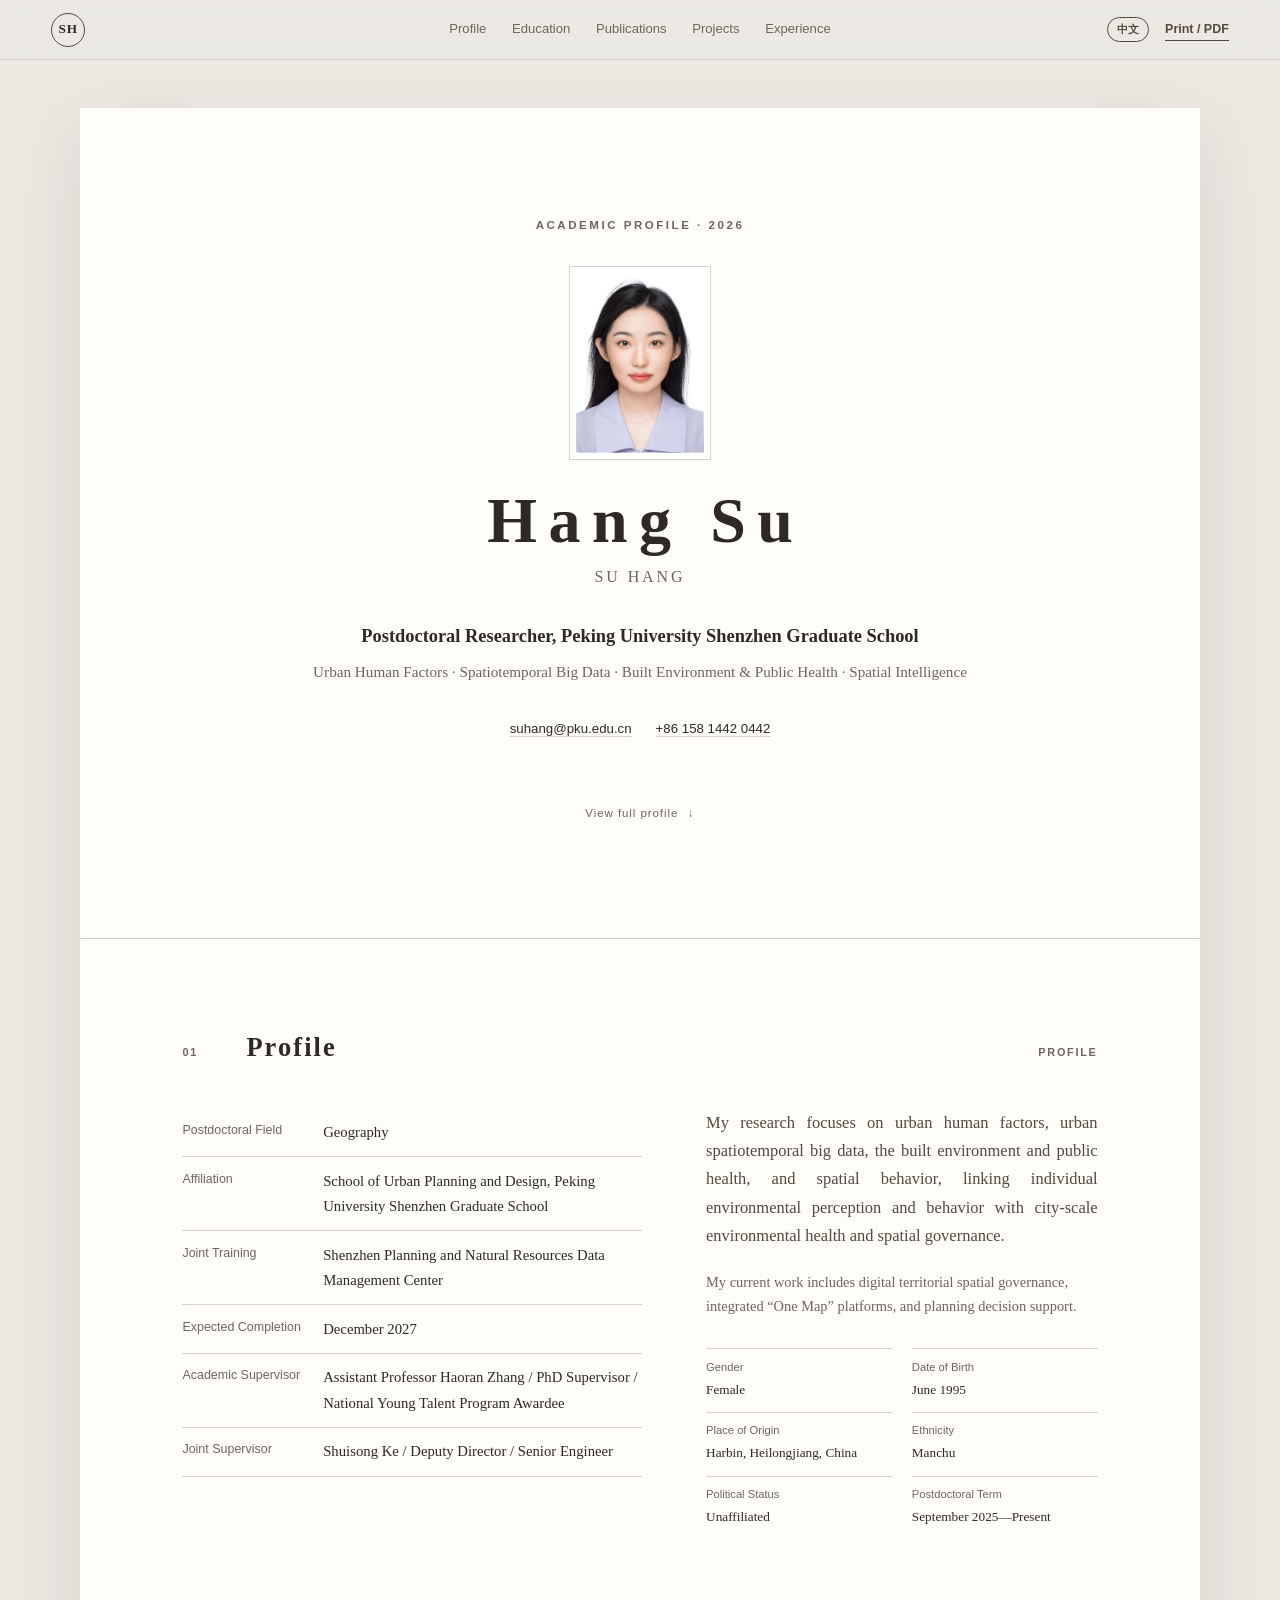
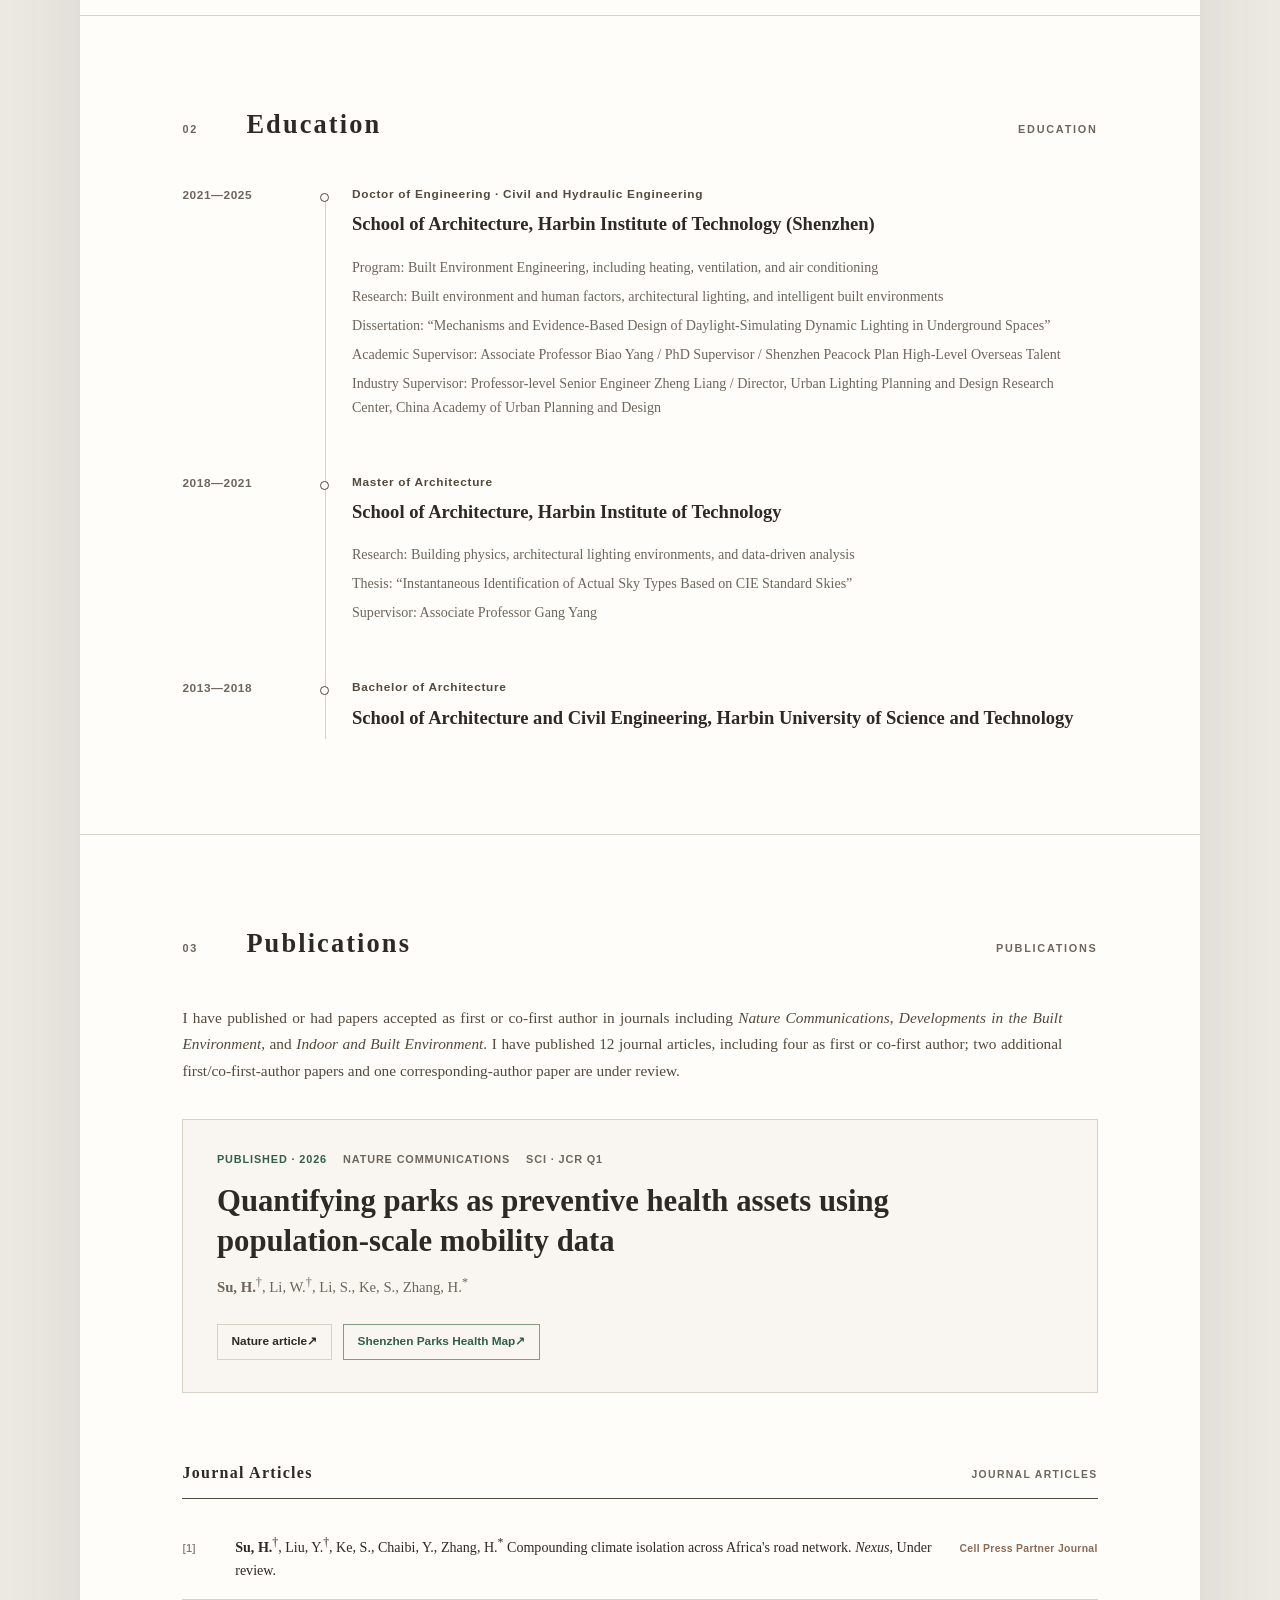
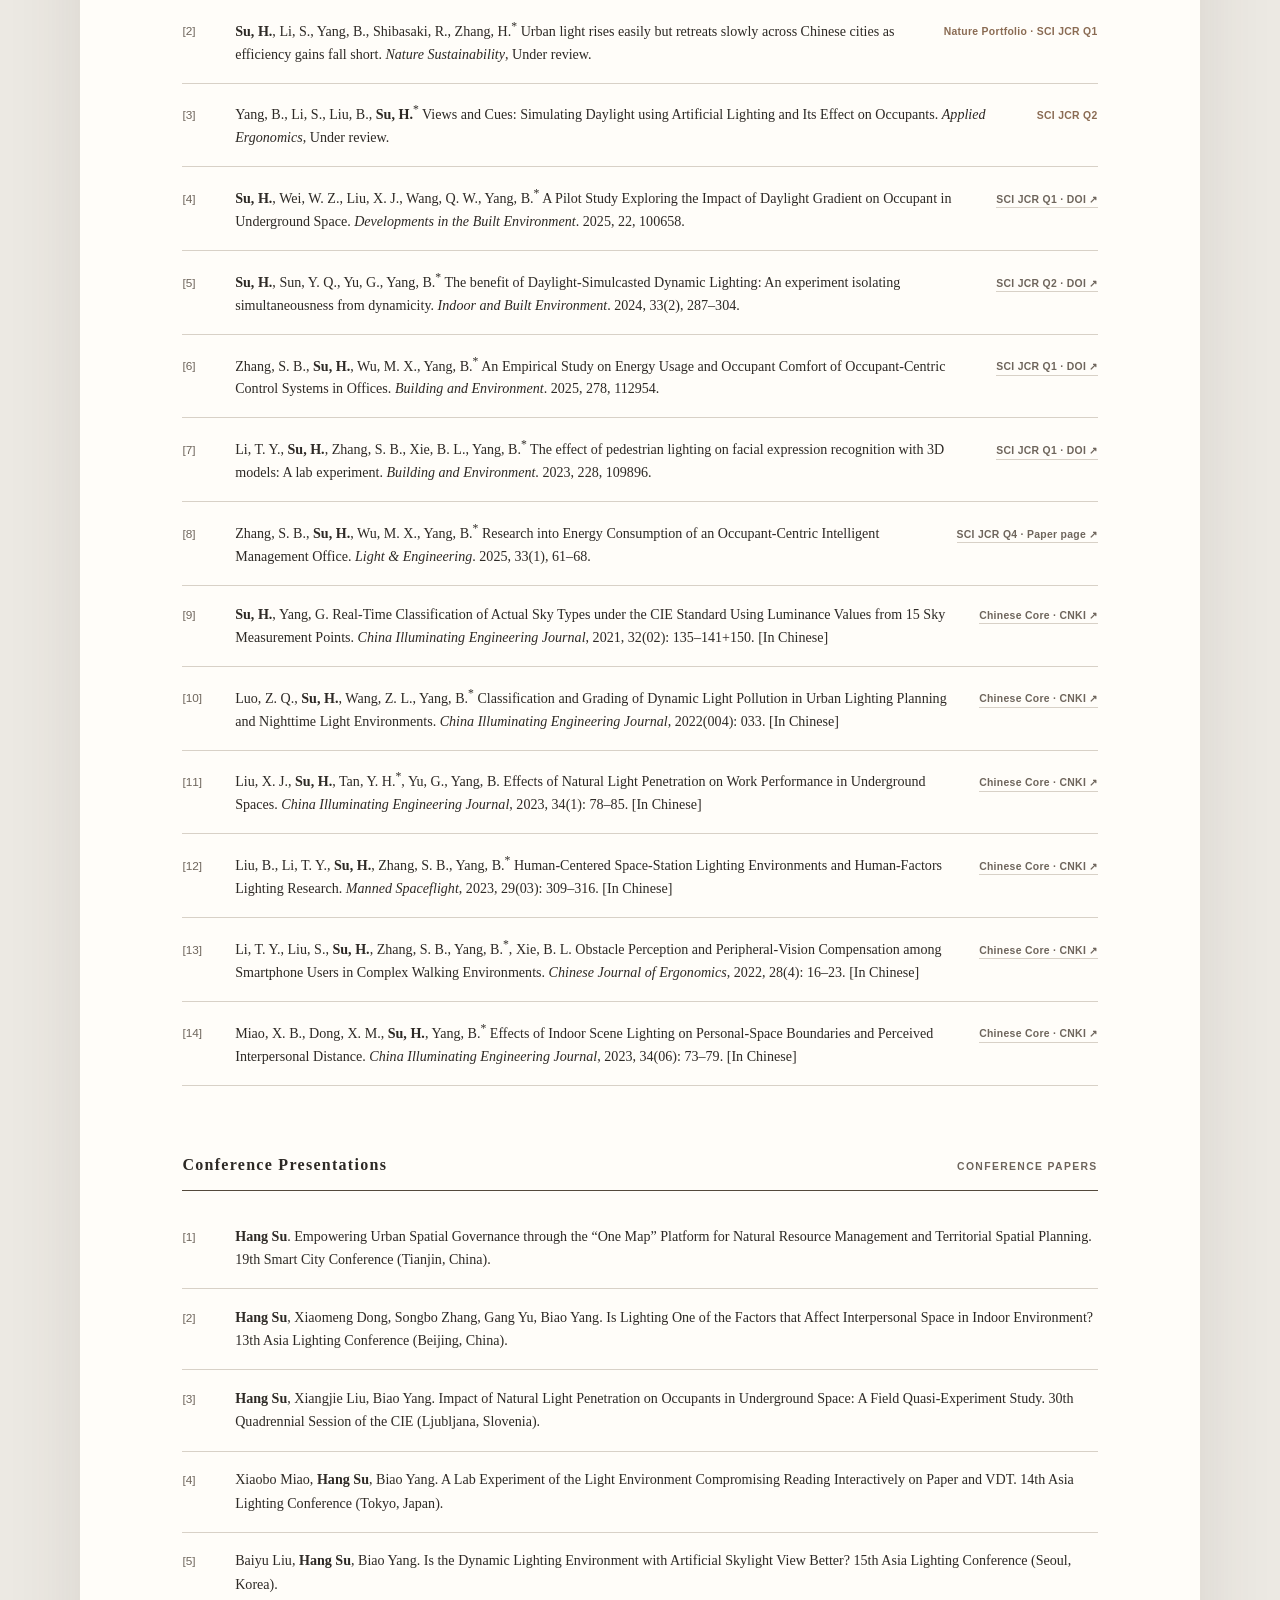
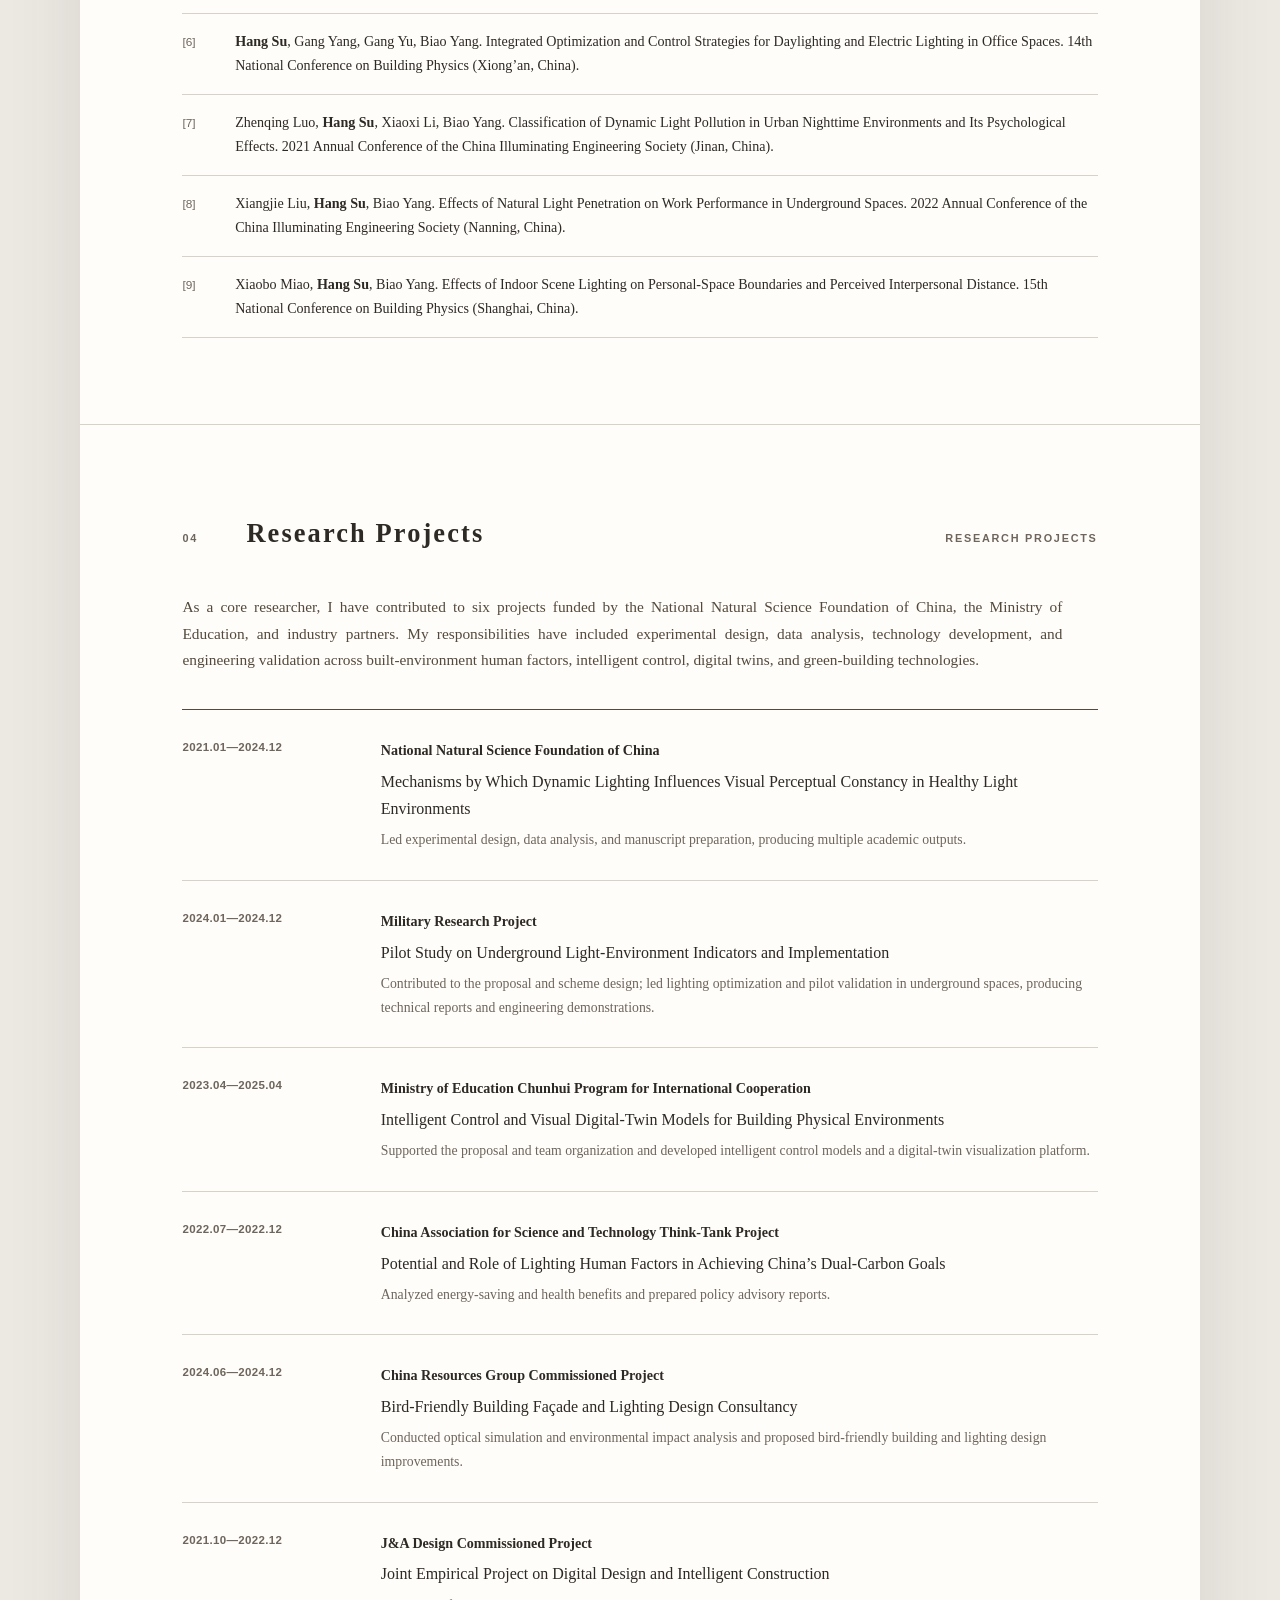
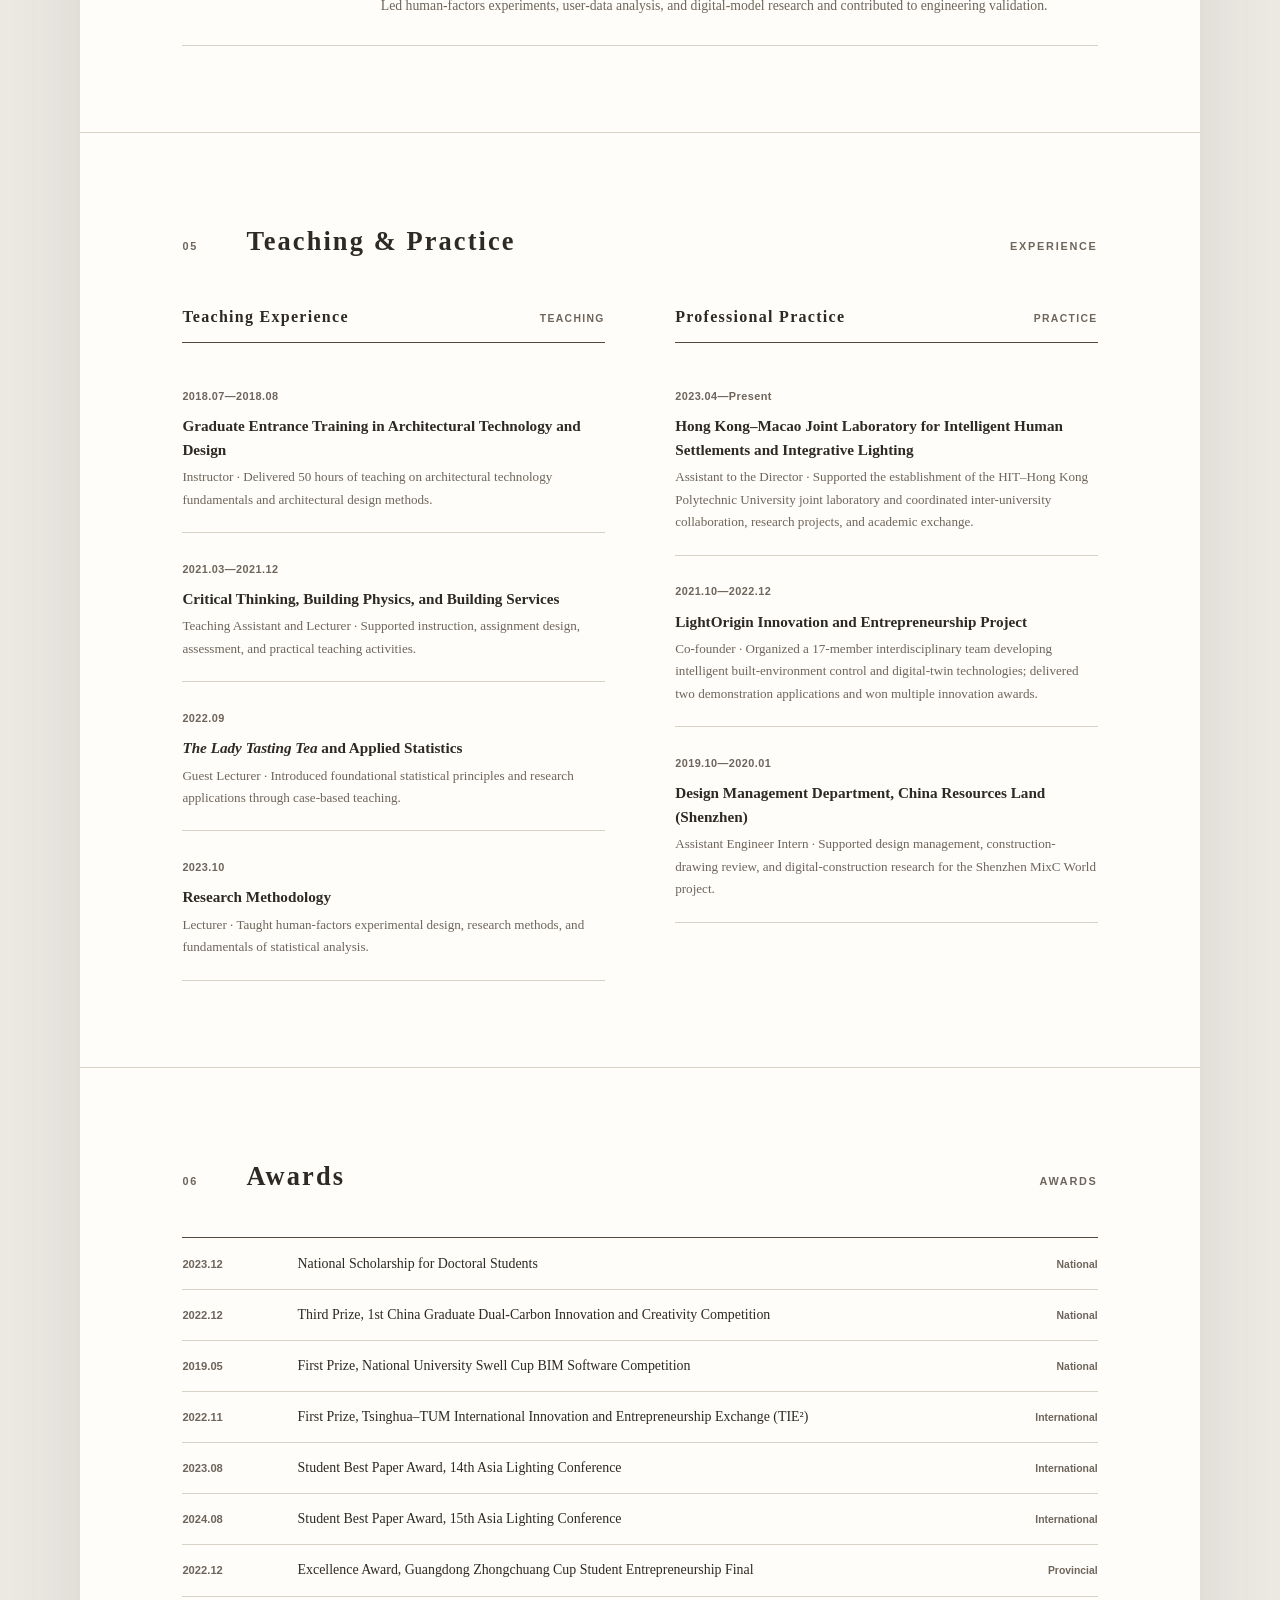
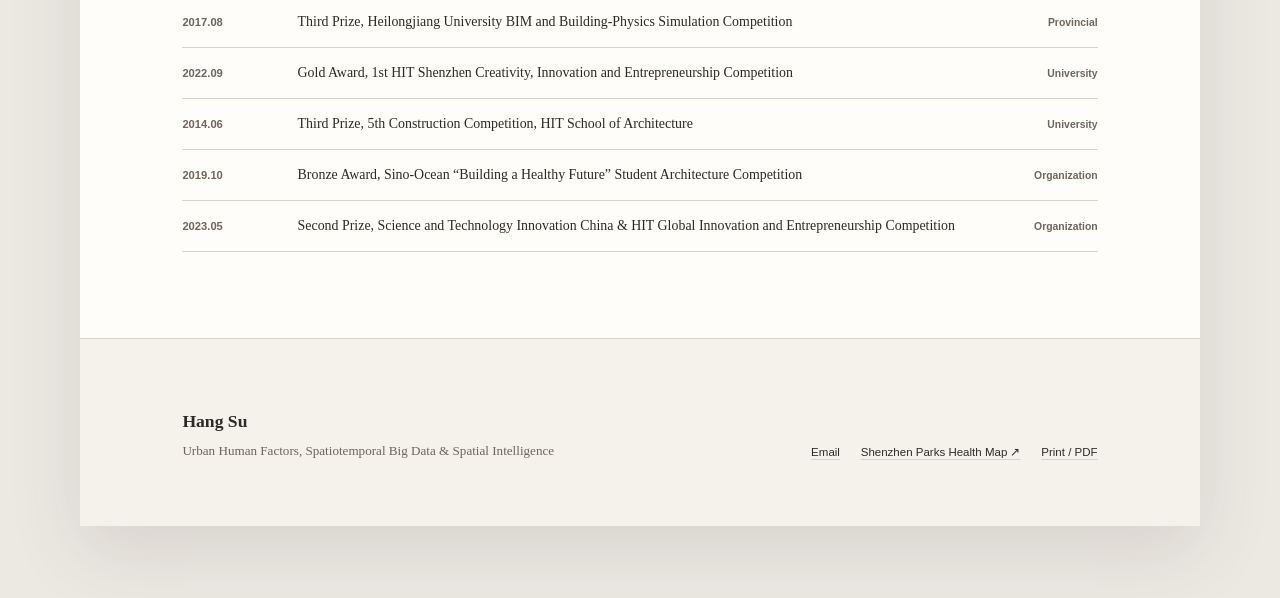
==== commit 20cc13fc: "Link published Nature Communications article" ====
--- a/en.html
+++ b/en.html
@@ -132,14 +132,14 @@
 
         <article class="featured-paper">
           <div class="paper-meta">
-            <span class="status">Accepted</span>
+            <span class="status">Published · 2026</span>
             <span>Nature Communications</span>
             <span>SCI · JCR Q1</span>
           </div>
           <h3>Quantifying parks as preventive health assets using population-scale mobility data</h3>
           <p><strong>Su, H.</strong><sup>†</sup>, Li, W.<sup>†</sup>, Li, S., Ke, S., Zhang, H.<sup>*</sup></p>
           <div class="paper-links">
-            <span class="paper-link pending" aria-label="The paper page will be added after publication">Paper page forthcoming</span>
+            <a class="paper-link" href="https://www.nature.com/articles/s41467-026-78106-7" target="_blank" rel="noopener noreferrer" aria-label="Open the published Nature Communications article">Nature article <span aria-hidden="true">↗</span></a>
             <a class="paper-link tool-link" href="https://shenzhen-parks-health-map.sh642167141.chatgpt.site/?v=16" target="_blank" rel="noreferrer">Shenzhen Parks Health Map <span aria-hidden="true">↗</span></a>
           </div>
         </article>
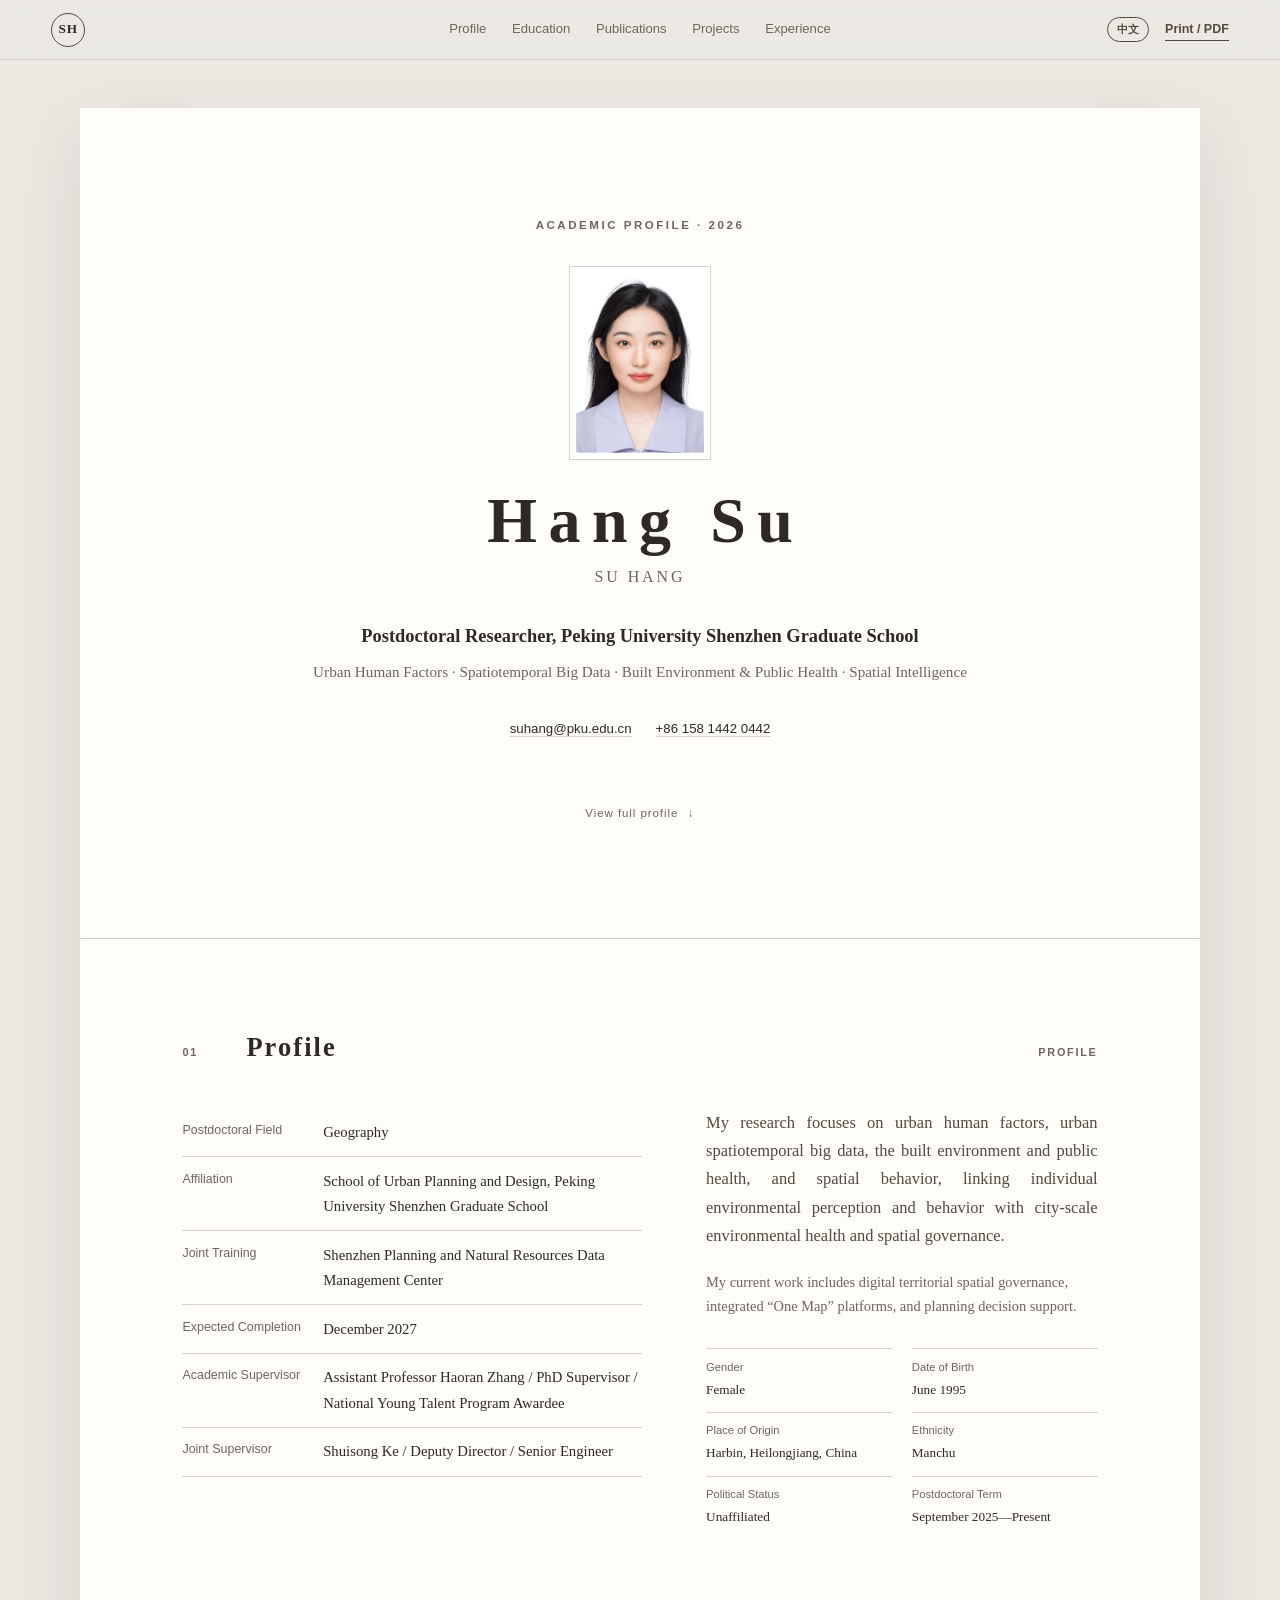
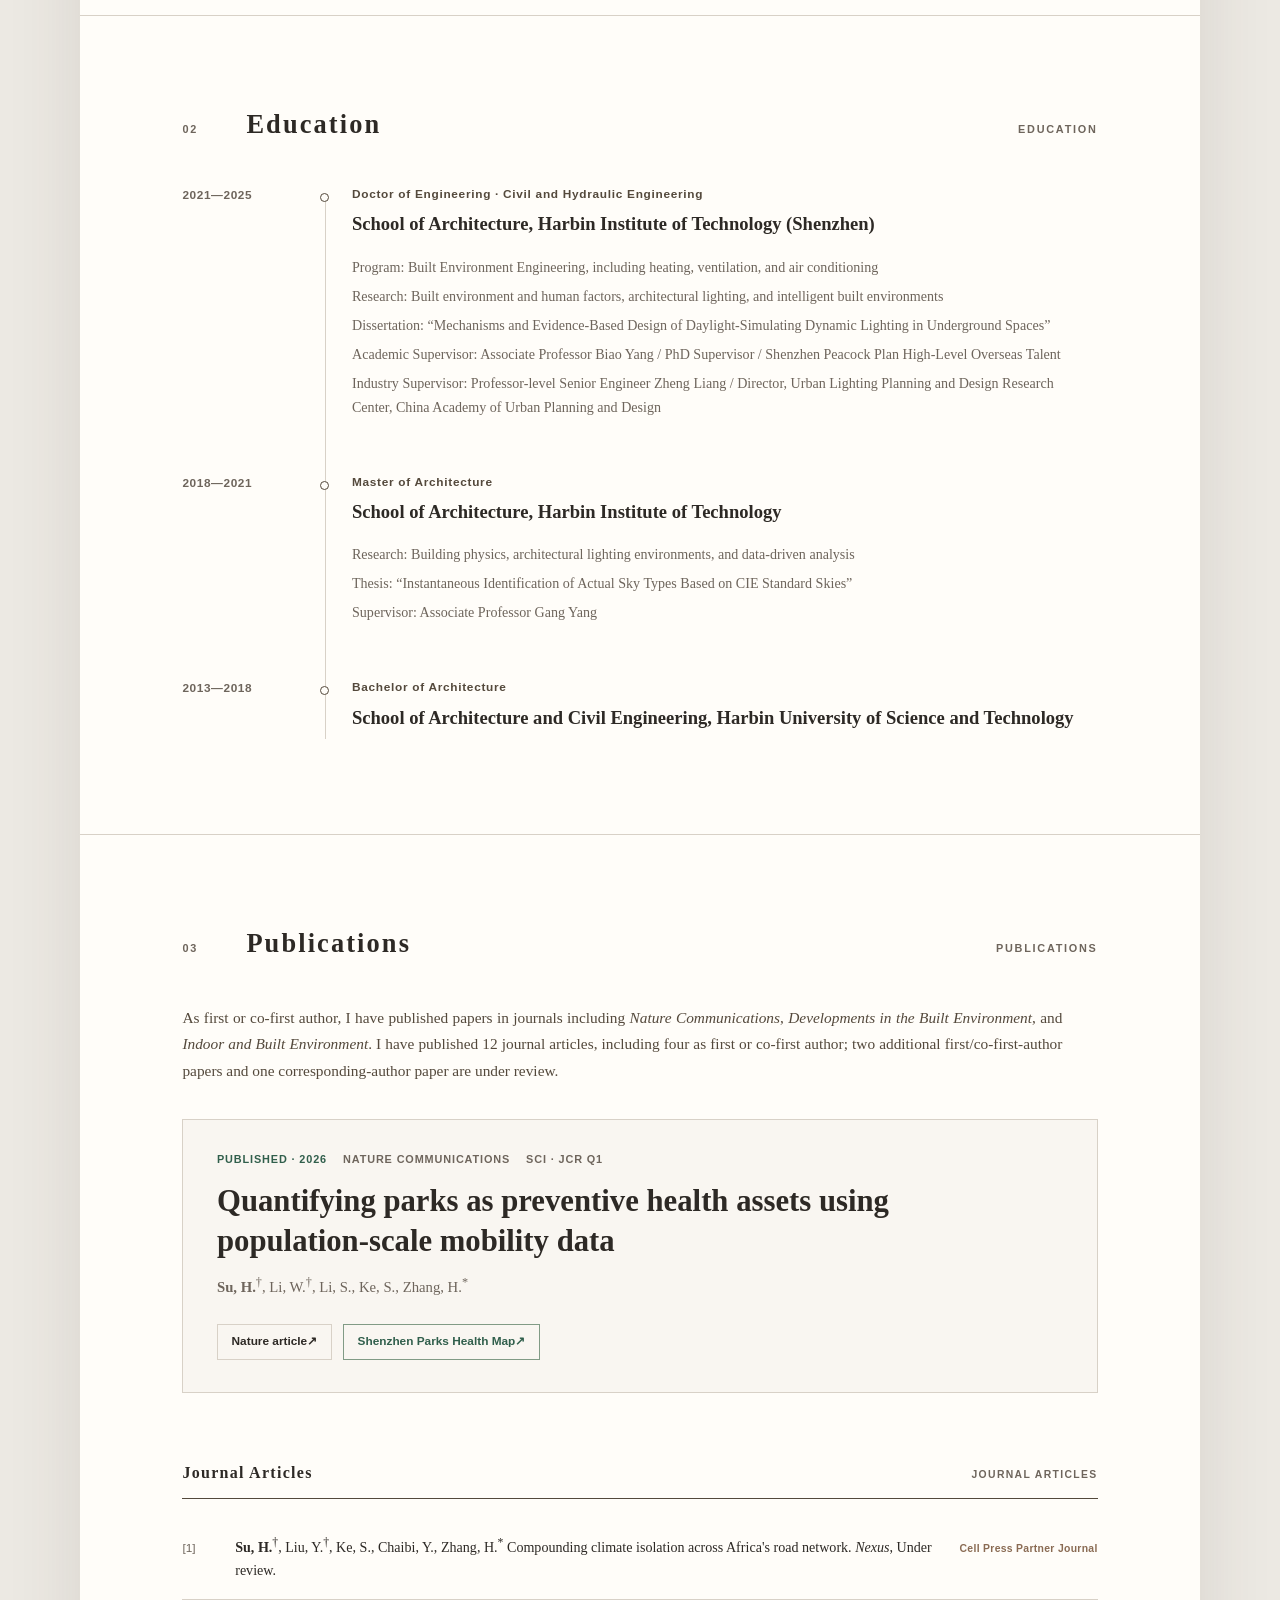
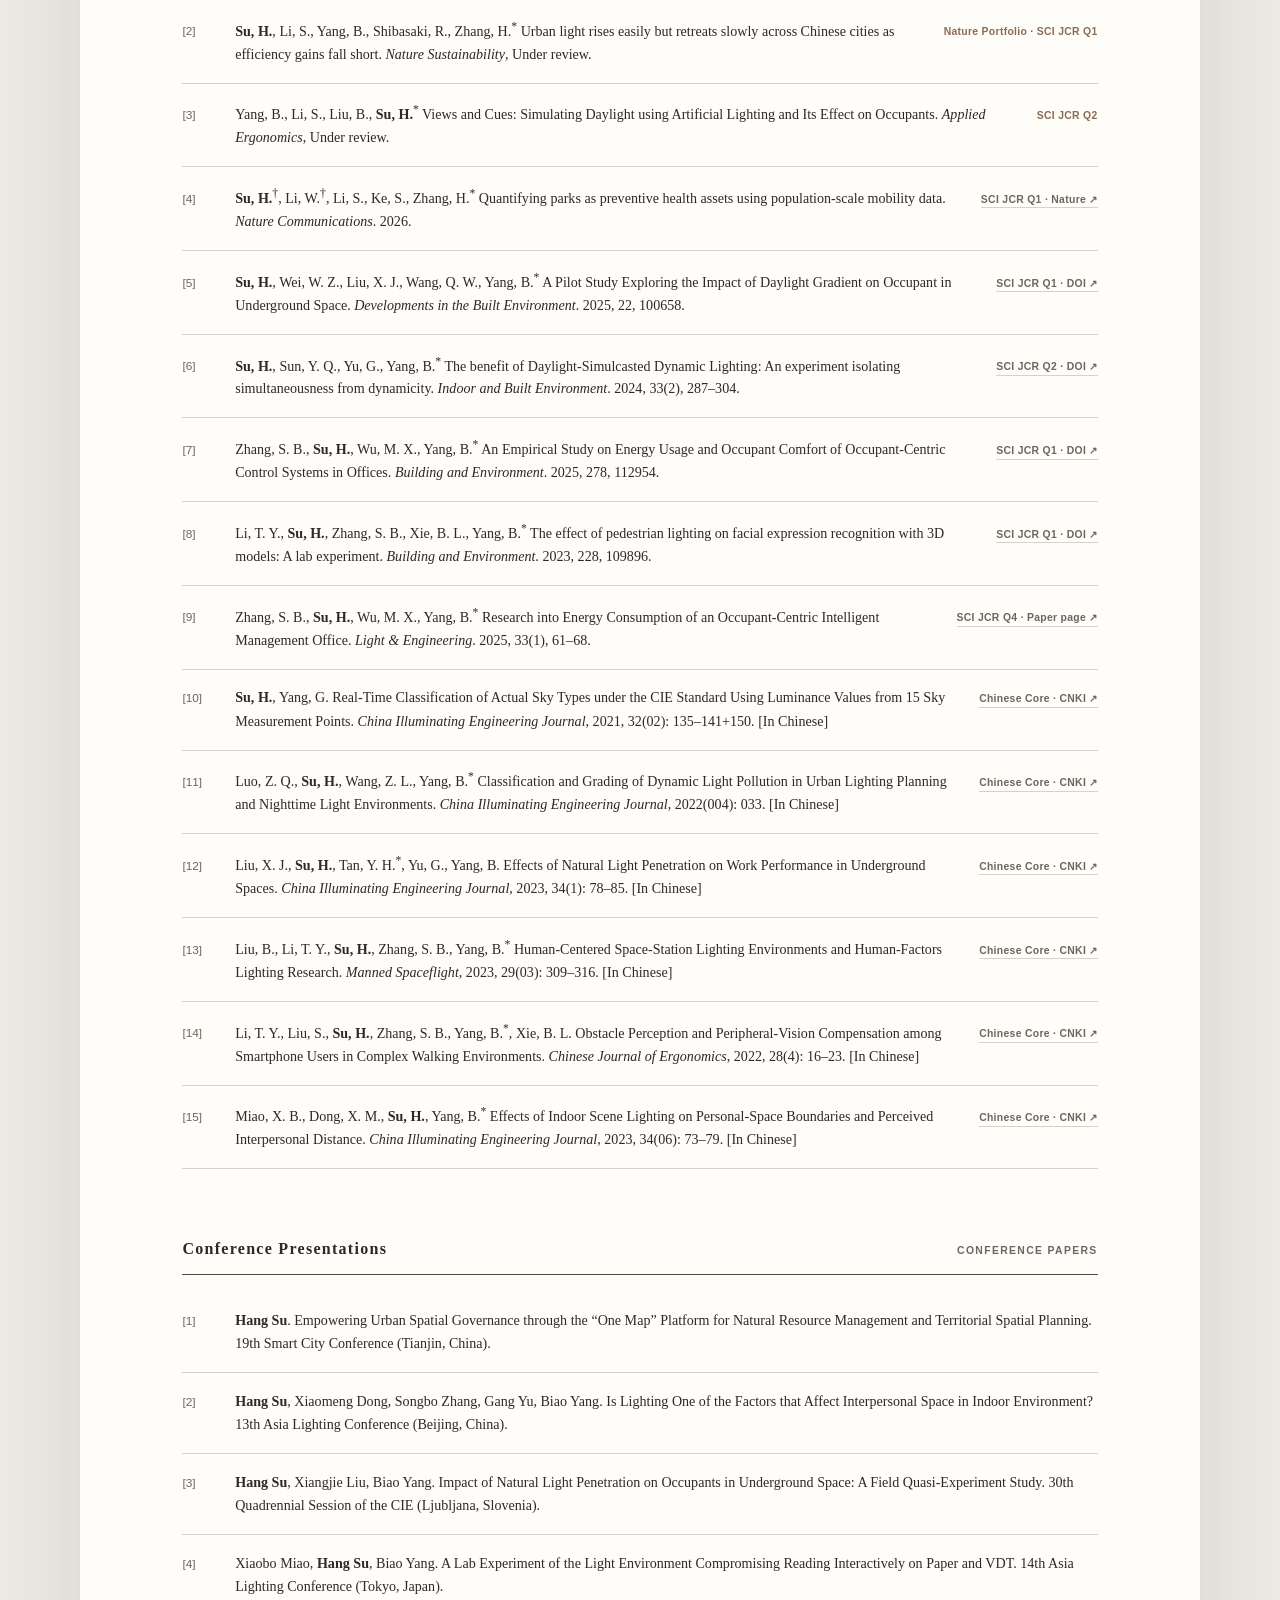
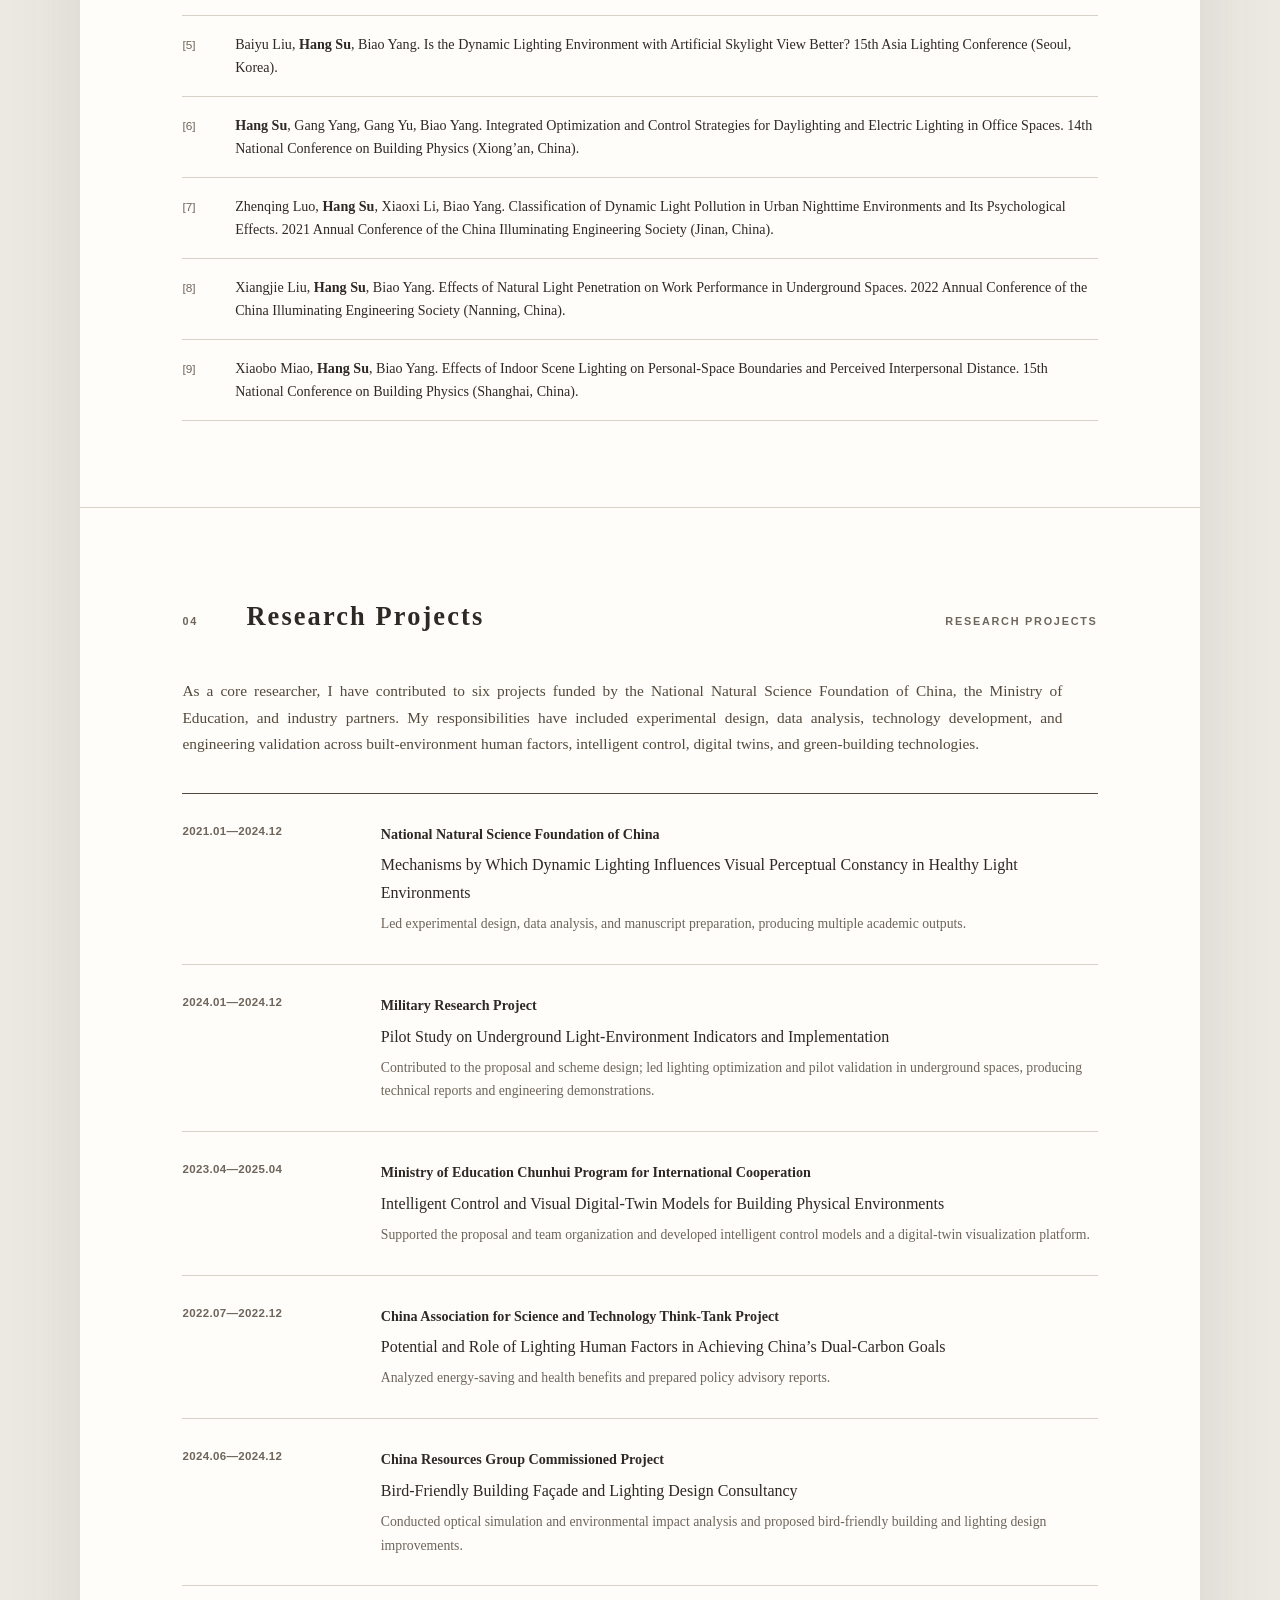
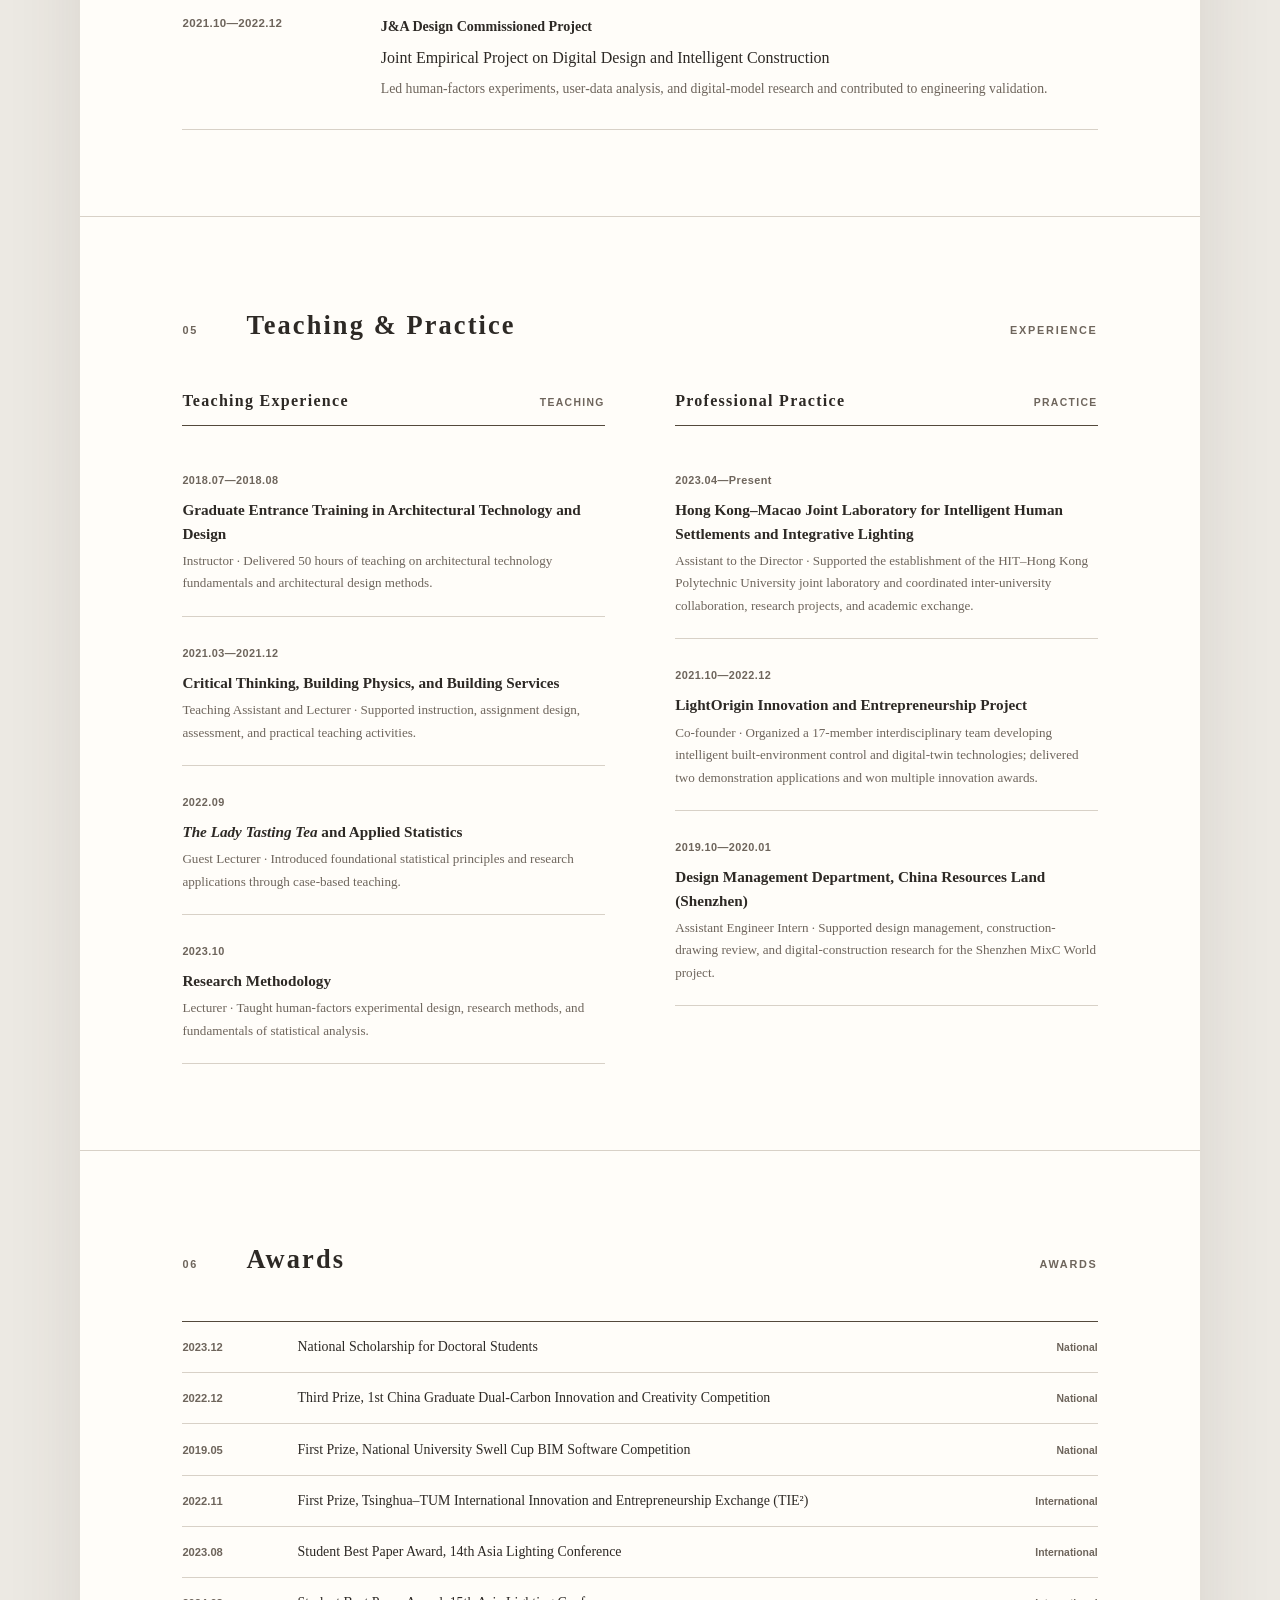
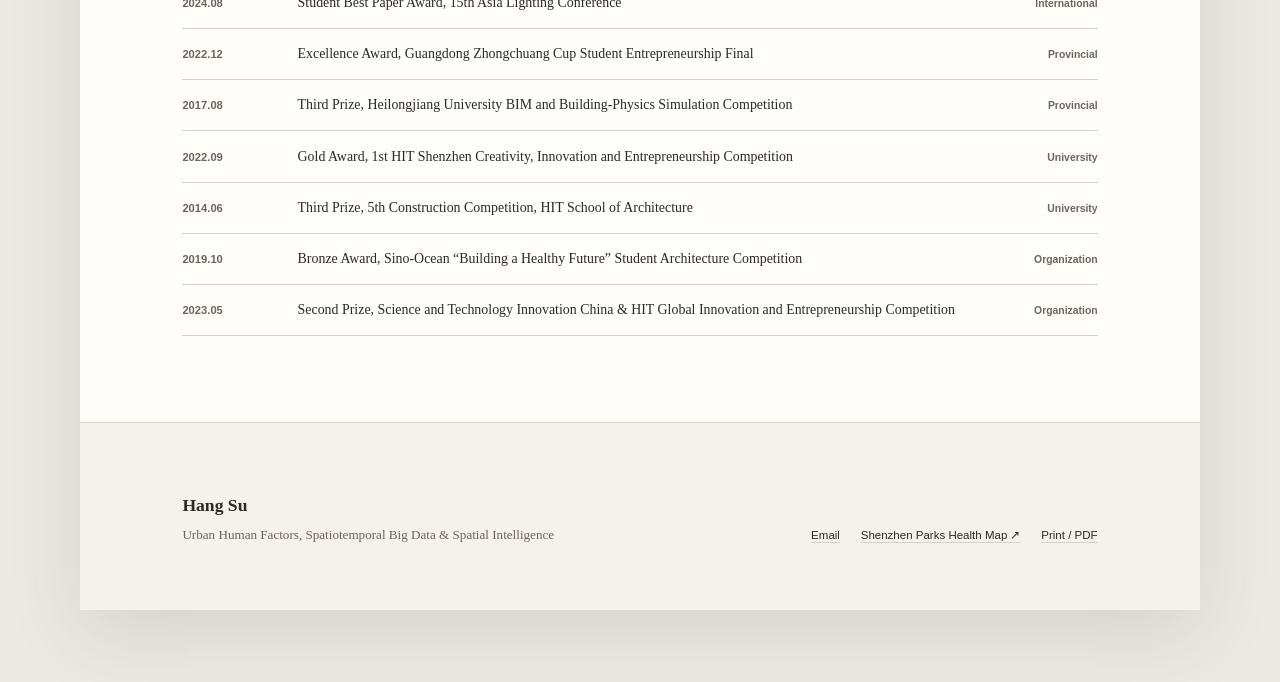
==== commit dcc184d4: "Add Nature Communications article to journal list" ====
--- a/en.html
+++ b/en.html
@@ -128,7 +128,7 @@
           <h2 id="publications-title">Publications</h2>
           <span>Publications</span>
         </div>
-        <p class="section-intro">I have published or had papers accepted as first or co-first author in journals including <em>Nature Communications</em>, <em>Developments in the Built Environment</em>, and <em>Indoor and Built Environment</em>. I have published 12 journal articles, including four as first or co-first author; two additional first/co-first-author papers and one corresponding-author paper are under review.</p>
+        <p class="section-intro">As first or co-first author, I have published papers in journals including <em>Nature Communications</em>, <em>Developments in the Built Environment</em>, and <em>Indoor and Built Environment</em>. I have published 12 journal articles, including four as first or co-first author; two additional first/co-first-author papers and one corresponding-author paper are under review.</p>
 
         <article class="featured-paper">
           <div class="paper-meta">
@@ -152,6 +152,7 @@
           <li class="under-review"><p><strong>Su, H.</strong><sup>†</sup>, Liu, Y.<sup>†</sup>, Ke, S., Chaibi, Y., Zhang, H.<sup>*</sup> Compounding climate isolation across Africa's road network. <em>Nexus</em>, Under review.</p><span>Cell Press Partner Journal</span></li>
           <li class="under-review"><p><strong>Su, H.</strong>, Li, S., Yang, B., Shibasaki, R., Zhang, H.<sup>*</sup> Urban light rises easily but retreats slowly across Chinese cities as efficiency gains fall short. <em>Nature Sustainability</em>, Under review.</p><span>Nature Portfolio · SCI JCR Q1</span></li>
           <li class="under-review"><p>Yang, B., Li, S., Liu, B., <strong>Su, H.</strong><sup>*</sup> Views and Cues: Simulating Daylight using Artificial Lighting and Its Effect on Occupants. <em>Applied Ergonomics</em>, Under review.</p><span>SCI JCR Q2</span></li>
+          <li><p><strong>Su, H.</strong><sup>†</sup>, Li, W.<sup>†</sup>, Li, S., Ke, S., Zhang, H.<sup>*</sup> Quantifying parks as preventive health assets using population-scale mobility data. <em>Nature Communications</em>. 2026.</p><a href="https://www.nature.com/articles/s41467-026-78106-7" target="_blank" rel="noopener noreferrer" aria-label="Open the article Quantifying parks as preventive health assets using population-scale mobility data">SCI JCR Q1 · Nature ↗</a></li>
           <li><p><strong>Su, H.</strong>, Wei, W. Z., Liu, X. J., Wang, Q. W., Yang, B.<sup>*</sup> A Pilot Study Exploring the Impact of Daylight Gradient on Occupant in Underground Space. <em>Developments in the Built Environment</em>. 2025, 22, 100658.</p><a href="https://doi.org/10.1016/j.dibe.2025.100658" target="_blank" rel="noreferrer" aria-label="Open the paper A Pilot Study Exploring the Impact of Daylight Gradient on Occupant in Underground Space">SCI JCR Q1 · DOI ↗</a></li>
           <li><p><strong>Su, H.</strong>, Sun, Y. Q., Yu, G., Yang, B.<sup>*</sup> The benefit of Daylight-Simulcasted Dynamic Lighting: An experiment isolating simultaneousness from dynamicity. <em>Indoor and Built Environment</em>. 2024, 33(2), 287–304.</p><a href="https://doi.org/10.1177/1420326X231196218" target="_blank" rel="noreferrer" aria-label="Open the paper The benefit of Daylight-Simulcasted Dynamic Lighting">SCI JCR Q2 · DOI ↗</a></li>
           <li><p>Zhang, S. B., <strong>Su, H.</strong>, Wu, M. X., Yang, B.<sup>*</sup> An Empirical Study on Energy Usage and Occupant Comfort of Occupant-Centric Control Systems in Offices. <em>Building and Environment</em>. 2025, 278, 112954.</p><a href="https://doi.org/10.1016/j.buildenv.2025.112954" target="_blank" rel="noreferrer" aria-label="Open the paper An Empirical Study on Energy Usage and Occupant Comfort of Occupant-Centric Control Systems in Offices">SCI JCR Q1 · DOI ↗</a></li>
